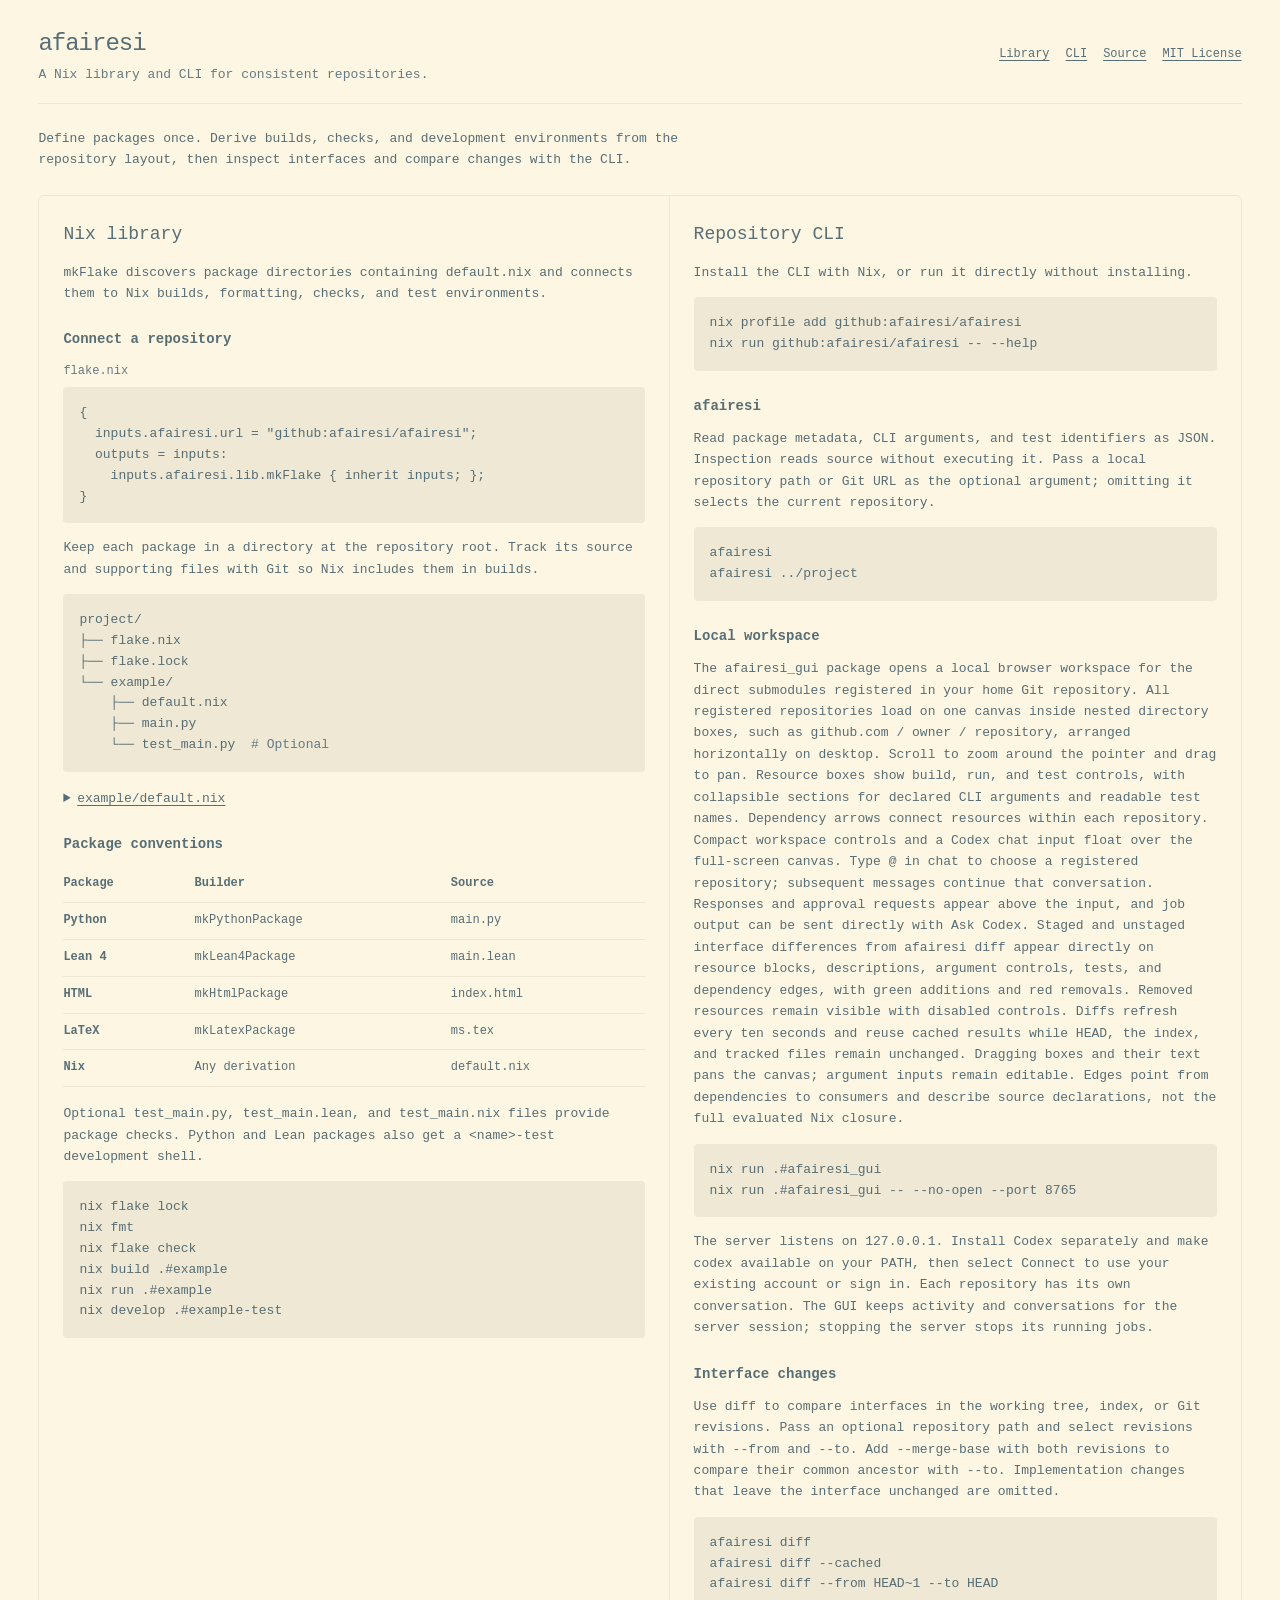
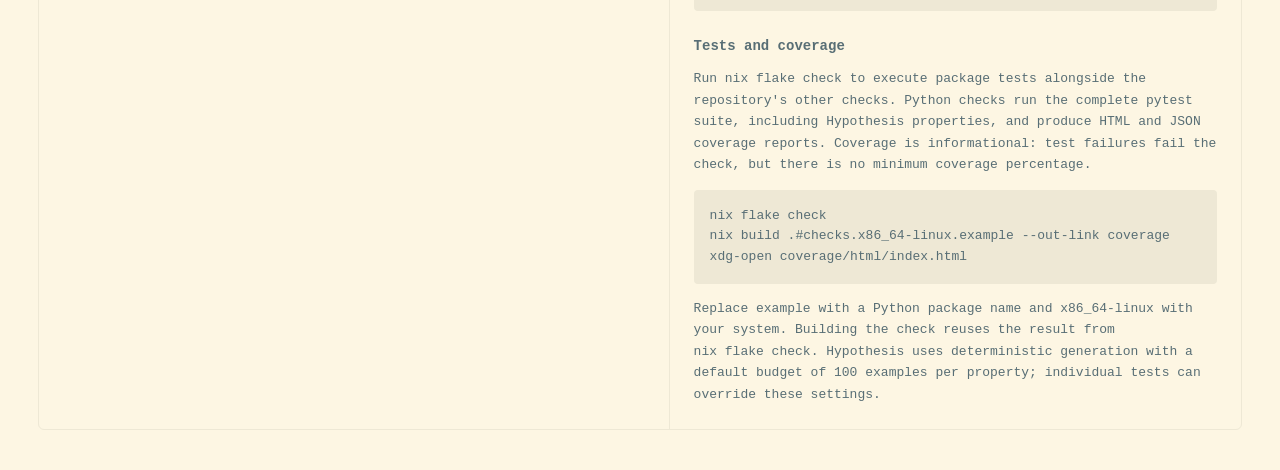
==== website/index.html @ 6060aa14 "." ====
<!doctype html>
<html lang="en">
  <head>
    <meta charset="utf-8" />
    <meta name="viewport" content="width=device-width, initial-scale=1" />
    <meta
      name="description"
      content="Afairesi combines a Nix library for repository builds, checks, and development environments with a CLI for inspecting and comparing repository interfaces."
    />
    <meta name="theme-color" content="#fdf6e3" />
    <title>Afairesi — Nix library and repository CLI</title>
    <link
      rel="icon"
      href="data:image/svg+xml,%3Csvg xmlns='http://www.w3.org/2000/svg' viewBox='0 0 32 32'%3E%3Crect width='32' height='32' fill='%23fdf6e3'/%3E%3Cpath d='M8 16h16' stroke='%23586e75' stroke-width='2'/%3E%3C/svg%3E"
    />
    <link rel="stylesheet" href="style.css" />
  </head>
  <body>
    <header class="top">
      <hgroup>
        <h1>afairesi</h1>
        <p class="subtitle">A Nix library and CLI for consistent repositories.</p>
      </hgroup>
      <nav aria-label="afairesi links">
        <a href="#library">Library</a>
        <a href="#cli">CLI</a>
        <a href="https://github.com/afairesi/afairesi">Source</a>
        <a href="https://github.com/afairesi/afairesi/blob/main/LICENSE">MIT License</a>
      </nav>
    </header>
    <main>
      <p class="intro">
        Define packages once. Derive builds, checks, and development environments from the
        repository layout, then inspect interfaces and compare changes with the CLI.
      </p>
      <div class="overview">
        <section id="library" aria-labelledby="library-title">
          <h2 id="library-title">Nix library</h2>
          <p>
            <code>mkFlake</code> discovers package directories containing
            <code>default.nix</code> and connects them to Nix builds, formatting, checks, and test
            environments.
          </p>
          <h3>Connect a repository</h3>
          <p class="code-label">flake.nix</p>
          <pre tabindex="0" aria-label="Flake definition"><code>{
  inputs.afairesi.url = "github:afairesi/afairesi";
  outputs = inputs:
    inputs.afairesi.lib.mkFlake { inherit inputs; };
}</code></pre>
          <p>
            Keep each package in a directory at the repository root. Track its source and supporting
            files with Git so Nix includes them in builds.
          </p>
          <pre tabindex="0" aria-label="Example Python package layout"><code>project/
├── flake.nix
├── flake.lock
└── example/
    ├── default.nix
    ├── main.py
    └── test_main.py  <span class="muted"># Optional</span></code></pre>
          <details>
            <summary>example/default.nix</summary>
            <pre tabindex="0" aria-label="Python package definition"><code>{ inputs, pkgs, ... }:
inputs.afairesi.lib.mkPythonPackage {
  inherit pkgs;
  executable = true;
  meta.description = "An example Python command.";
  src = ./.;
}</code></pre>
            <p>
              Define <code>main()</code> in <code>main.py</code> for an executable. Set
              <code>executable = false;</code> for a Python or Lean library.
            </p>
          </details>
          <h3>Package conventions</h3>
          <div
            class="table-scroll"
            tabindex="0"
            role="region"
            aria-label="Package builders and sources"
          >
            <table>
              <thead>
                <tr>
                  <th scope="col">Package</th>
                  <th scope="col">Builder</th>
                  <th scope="col">Source</th>
                </tr>
              </thead>
              <tbody>
                <tr>
                  <th scope="row">Python</th>
                  <td><code>mkPythonPackage</code></td>
                  <td><code>main.py</code></td>
                </tr>
                <tr>
                  <th scope="row">Lean 4</th>
                  <td><code>mkLean4Package</code></td>
                  <td><code>main.lean</code></td>
                </tr>
                <tr>
                  <th scope="row">HTML</th>
                  <td><code>mkHtmlPackage</code></td>
                  <td><code>index.html</code></td>
                </tr>
                <tr>
                  <th scope="row">LaTeX</th>
                  <td><code>mkLatexPackage</code></td>
                  <td><code>ms.tex</code></td>
                </tr>
                <tr>
                  <th scope="row">Nix</th>
                  <td>Any derivation</td>
                  <td><code>default.nix</code></td>
                </tr>
              </tbody>
            </table>
          </div>
          <p>
            Optional <code>test_main.py</code>, <code>test_main.lean</code>, and
            <code>test_main.nix</code> files provide package checks. Python and Lean packages also
            get a <code>&lt;name&gt;-test</code> development shell.
          </p>
          <pre tabindex="0" aria-label="Nix repository commands"><code>nix flake lock
nix fmt
nix flake check
nix build .#example
nix run .#example
nix develop .#example-test</code></pre>
        </section>
        <section id="cli" aria-labelledby="cli-title">
          <h2 id="cli-title">Repository CLI</h2>
          <p>Install the CLI with Nix, or run it directly without installing.</p>
          <pre
            tabindex="0"
            aria-label="Install or run the CLI"
          ><code>nix profile add github:afairesi/afairesi
nix run github:afairesi/afairesi -- --help</code></pre>
          <h3><code>afairesi</code></h3>
          <p>
            Read package metadata, CLI arguments, and test identifiers as JSON. Inspection reads
            source without executing it. Pass a local repository path or Git URL as the optional
            argument; omitting it selects the current repository.
          </p>
          <pre tabindex="0" aria-label="Repository inspection commands"><code>afairesi
afairesi ../project</code></pre>
          <h3>Local workspace</h3>
          <p>
            The <code>afairesi_gui</code> package opens a local browser workspace for the direct
            submodules registered in your home Git repository. All registered repositories load on
            one canvas inside nested directory boxes, such as github.com / owner / repository,
            arranged horizontally on desktop. Scroll to zoom around the pointer and drag to pan.
            Resource boxes show build, run, and test controls, with collapsible sections for
            declared CLI arguments and readable test names. Dependency arrows connect resources
            within each repository. Compact workspace controls and a Codex chat input float over the
            full-screen canvas. Type <code>@</code> in chat to choose a registered repository;
            subsequent messages continue that conversation. Responses and approval requests appear
            above the input, and job output can be sent directly with Ask Codex. Staged and unstaged
            interface differences from <code>afairesi diff</code> appear directly on resource
            blocks, descriptions, argument controls, tests, and dependency edges, with green
            additions and red removals. Removed resources remain visible with disabled controls.
            Diffs refresh every ten seconds and reuse cached results while HEAD, the index, and
            tracked files remain unchanged. Dragging boxes and their text pans the canvas; argument
            inputs remain editable. Edges point from dependencies to consumers and describe source
            declarations, not the full evaluated Nix closure.
          </p>
          <pre tabindex="0" aria-label="Open the local workspace"><code>nix run .#afairesi_gui
nix run .#afairesi_gui -- --no-open --port 8765</code></pre>
          <p>
            The server listens on <code>127.0.0.1</code>. Install Codex separately and make
            <code>codex</code> available on your PATH, then select Connect to use your existing
            account or sign in. Each repository has its own conversation. The GUI keeps activity and
            conversations for the server session; stopping the server stops its running jobs.
          </p>
          <h3>Interface changes</h3>
          <p>
            Use <code>diff</code> to compare interfaces in the working tree, index, or Git
            revisions. Pass an optional repository path and select revisions with
            <code>--from</code> and <code>--to</code>. Add <code>--merge-base</code> with both
            revisions to compare their common ancestor with <code>--to</code>. Implementation
            changes that leave the interface unchanged are omitted.
          </p>
          <pre tabindex="0" aria-label="Interface comparison commands"><code>afairesi diff
afairesi diff --cached
afairesi diff --from HEAD~1 --to HEAD</code></pre>
          <h3>Tests and coverage</h3>
          <p>
            Run <code>nix flake check</code> to execute package tests alongside the repository's
            other checks. Python checks run the complete pytest suite, including Hypothesis
            properties, and produce HTML and JSON coverage reports. Coverage is informational: test
            failures fail the check, but there is no minimum coverage percentage.
          </p>
          <pre tabindex="0" aria-label="Tests and coverage reports"><code>nix flake check
nix build .#checks.x86_64-linux.example --out-link coverage
xdg-open coverage/html/index.html</code></pre>
          <p>
            Replace <code>example</code> with a Python package name and
            <code>x86_64-linux</code> with your system. Building the check reuses the result from
            <code>nix flake check</code>. Hypothesis uses deterministic generation with a default
            budget of 100 examples per property; individual tests can override these settings.
          </p>
        </section>
      </div>
    </main>
  </body>
</html>
---- website/style.css ----
:root {
  color-scheme: light;
  --paper: #fdf6e3;
  --surface: #eee8d5;
  --ink: #586e75;
  --secondary: #657b83;
  --accent: #268bd2;
}
* {
  box-sizing: border-box;
}
body {
  max-width: 1320px;
  margin: 0 auto;
  padding: 0 clamp(16px, 3vw, 40px);
  background: var(--paper);
  color: var(--ink);
  font:
    13px/1.65 ui-monospace,
    SFMono-Regular,
    Consolas,
    "Liberation Mono",
    monospace;
}
h1,
h2,
h3,
p,
pre,
dl,
dd {
  margin: 0;
}
h1 {
  font-size: 24px;
  font-weight: 500;
  letter-spacing: -1px;
}
h2 {
  margin-bottom: 12px;
  font-size: 18px;
  font-weight: 500;
}
h3 {
  margin: 24px 0 10px;
  font-size: 14px;
  font-weight: 600;
}
a {
  color: inherit;
  text-underline-offset: 3px;
}
a:hover {
  text-decoration-thickness: 2px;
}
:focus-visible {
  outline: 2px solid var(--accent);
  outline-offset: 3px;
}
pre,
code {
  font: inherit;
}
p code,
dd code {
  white-space: nowrap;
}
pre {
  overflow-x: auto;
  margin-block: 14px;
  padding: 16px;
  border-radius: 4px;
  background: var(--surface);
  line-height: 1.6;
}
.top {
  display: flex;
  align-items: center;
  flex-wrap: wrap;
  gap: 16px;
  padding: 24px 0 18px;
  border-bottom: 1px solid var(--surface);
}
.top nav {
  display: flex;
  flex-wrap: wrap;
  margin-inline-start: auto;
  gap: 16px;
  font-size: 12px;
}
.subtitle,
.muted,
.code-label {
  color: var(--secondary);
}
main {
  padding: 24px 0 40px;
}
.intro {
  max-width: 90ch;
  margin-bottom: 24px;
}
.overview {
  display: grid;
  grid-template-columns: minmax(0, 1.1fr) minmax(0, 1fr);
  border: 1px solid var(--surface);
  border-radius: 6px;
}
.overview > section {
  min-width: 0;
  padding: 24px;
  scroll-margin-top: 16px;
}
.overview > section + section {
  border-inline-start: 1px solid var(--surface);
}
.code-label {
  font-size: 12px;
}
.code-label + pre {
  margin-top: 6px;
}
details {
  margin-top: 16px;
}
summary {
  cursor: pointer;
  text-decoration: underline;
  text-underline-offset: 3px;
}
.table-scroll {
  overflow-x: auto;
  margin-bottom: 16px;
}
table {
  width: 100%;
  border-collapse: collapse;
  text-align: start;
  white-space: nowrap;
  font-size: 12px;
}
th,
td {
  padding: 8px 10px 8px 0;
  border-bottom: 1px solid var(--surface);
}
th {
  font-weight: 600;
  text-align: start;
}
::selection {
  background: var(--ink);
  color: var(--paper);
}
@media (max-width: 1000px) {
  .overview {
    grid-template-columns: minmax(0, 1fr);
  }
  .overview > section + section {
    border-inline-start: 0;
    border-block-start: 1px solid var(--surface);
  }
}
@media (max-width: 600px) {
  .top nav {
    margin-inline-start: 0;
  }
  .overview > section {
    padding: 18px;
  }
  pre {
    padding: 12px;
    font-size: 12px;
  }
}
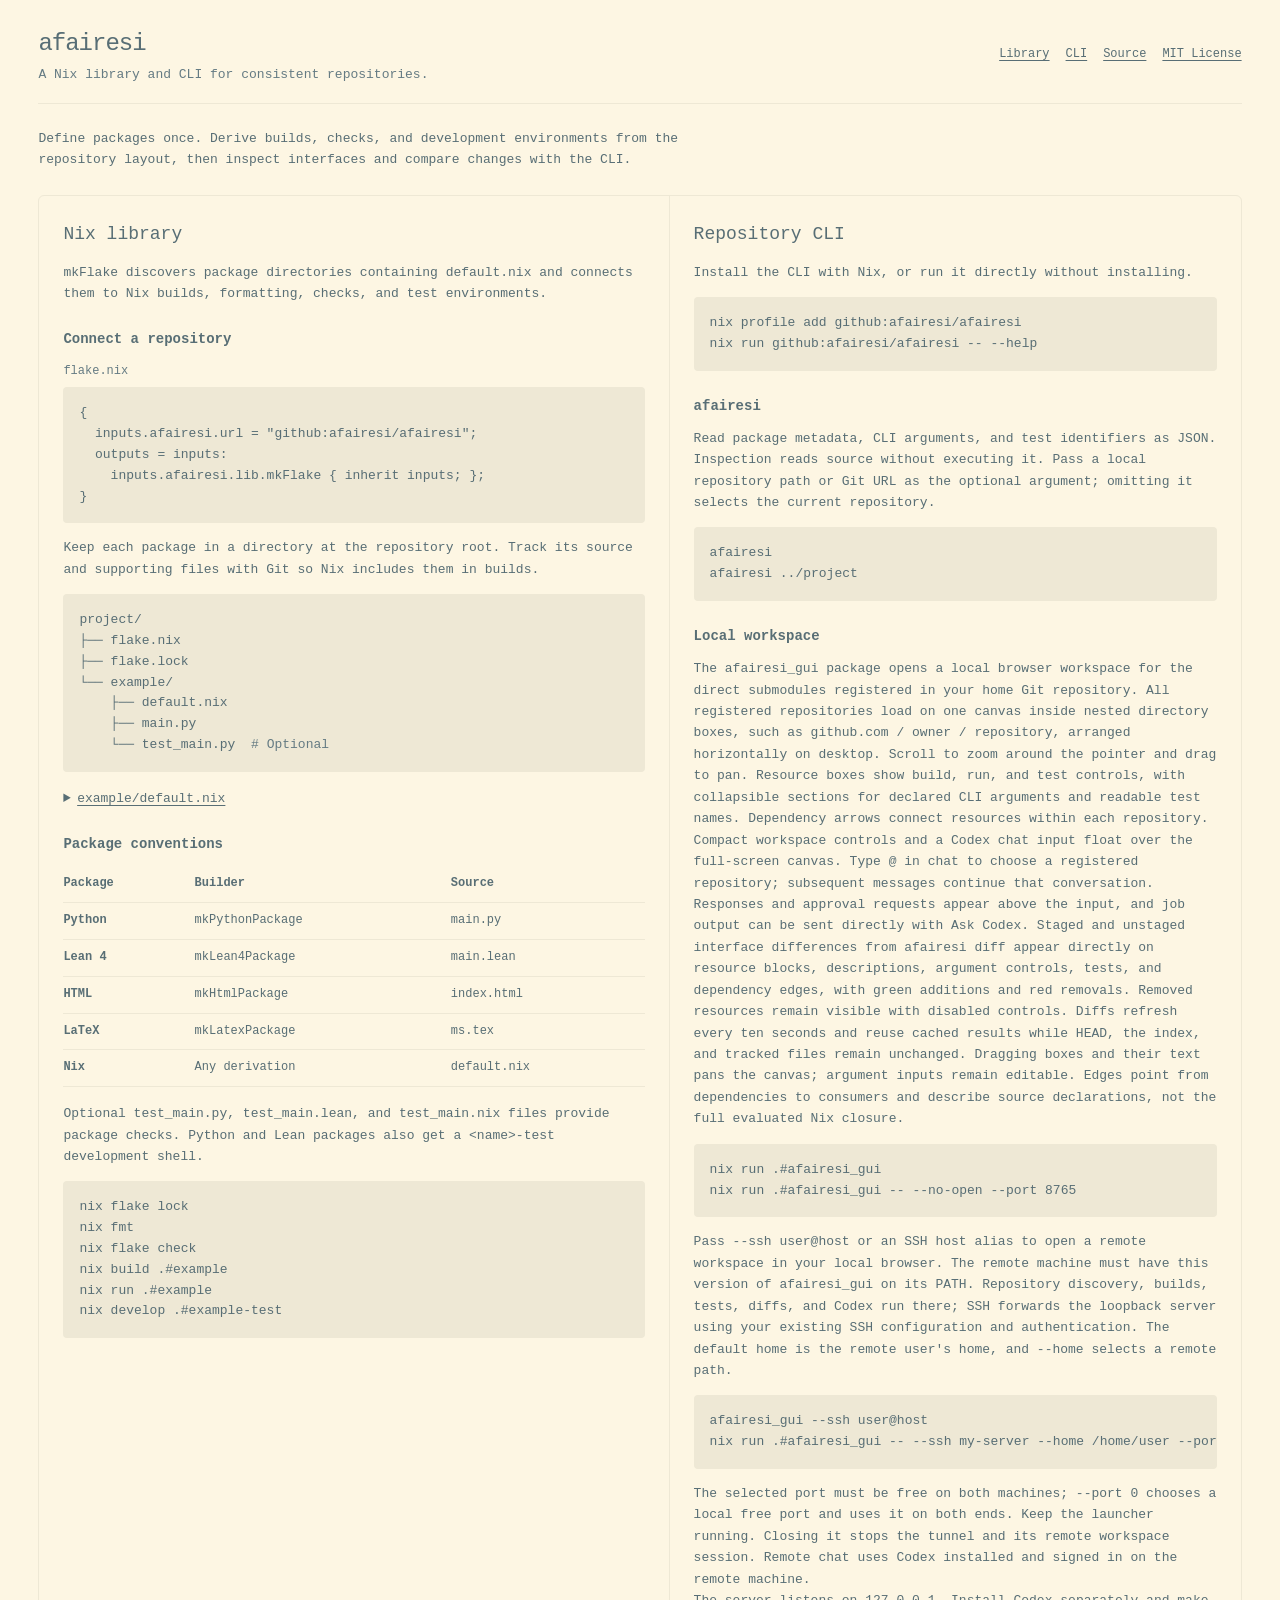
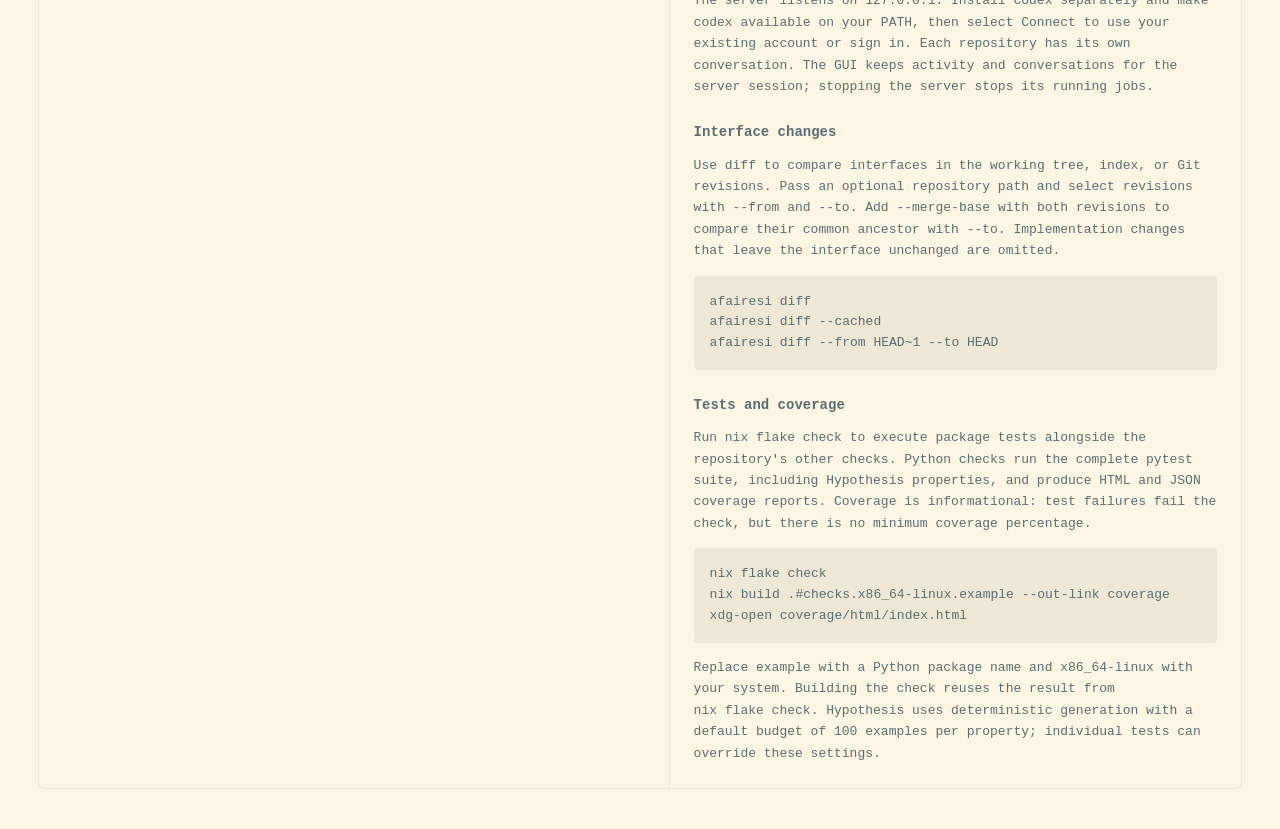
==== commit 1df14dc0: "." ====
--- a/website/index.html
+++ b/website/index.html
@@ -168,6 +168,22 @@
           <pre tabindex="0" aria-label="Open the local workspace"><code>nix run .#afairesi_gui
 nix run .#afairesi_gui -- --no-open --port 8765</code></pre>
           <p>
+            Pass <code>--ssh user@host</code> or an SSH host alias to open a remote workspace in
+            your local browser. The remote machine must have this version of
+            <code>afairesi_gui</code> on its PATH. Repository discovery, builds, tests, diffs, and
+            Codex run there; SSH forwards the loopback server using your existing SSH configuration
+            and authentication. The default home is the remote user's home, and
+            <code>--home</code> selects a remote path.
+          </p>
+          <pre tabindex="0" aria-label="Open a remote workspace"><code>afairesi_gui --ssh user@host
+nix run .#afairesi_gui -- --ssh my-server --home /home/user --port 8766</code></pre>
+          <p>
+            The selected port must be free on both machines; <code>--port 0</code> chooses a local
+            free port and uses it on both ends. Keep the launcher running. Closing it stops the
+            tunnel and its remote workspace session. Remote chat uses Codex installed and signed in
+            on the remote machine.
+          </p>
+          <p>
             The server listens on <code>127.0.0.1</code>. Install Codex separately and make
             <code>codex</code> available on your PATH, then select Connect to use your existing
             account or sign in. Each repository has its own conversation. The GUI keeps activity and
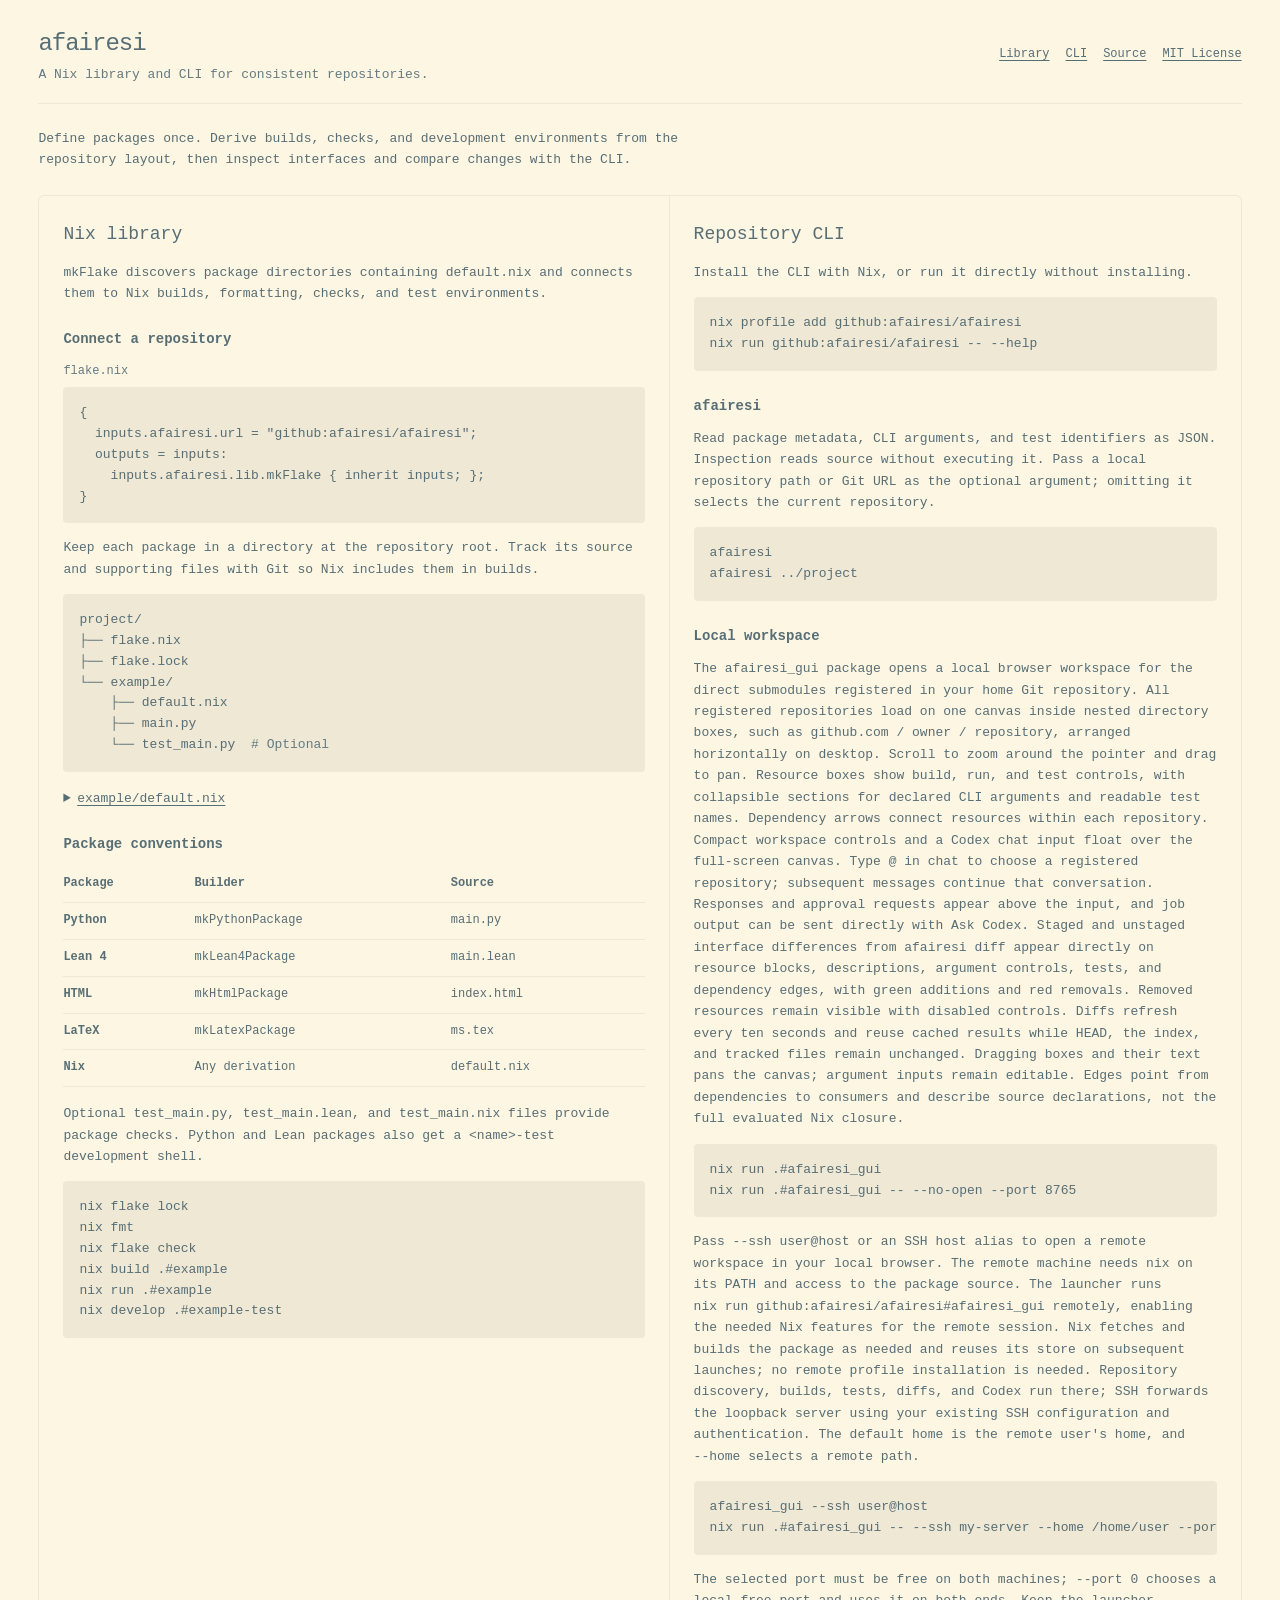
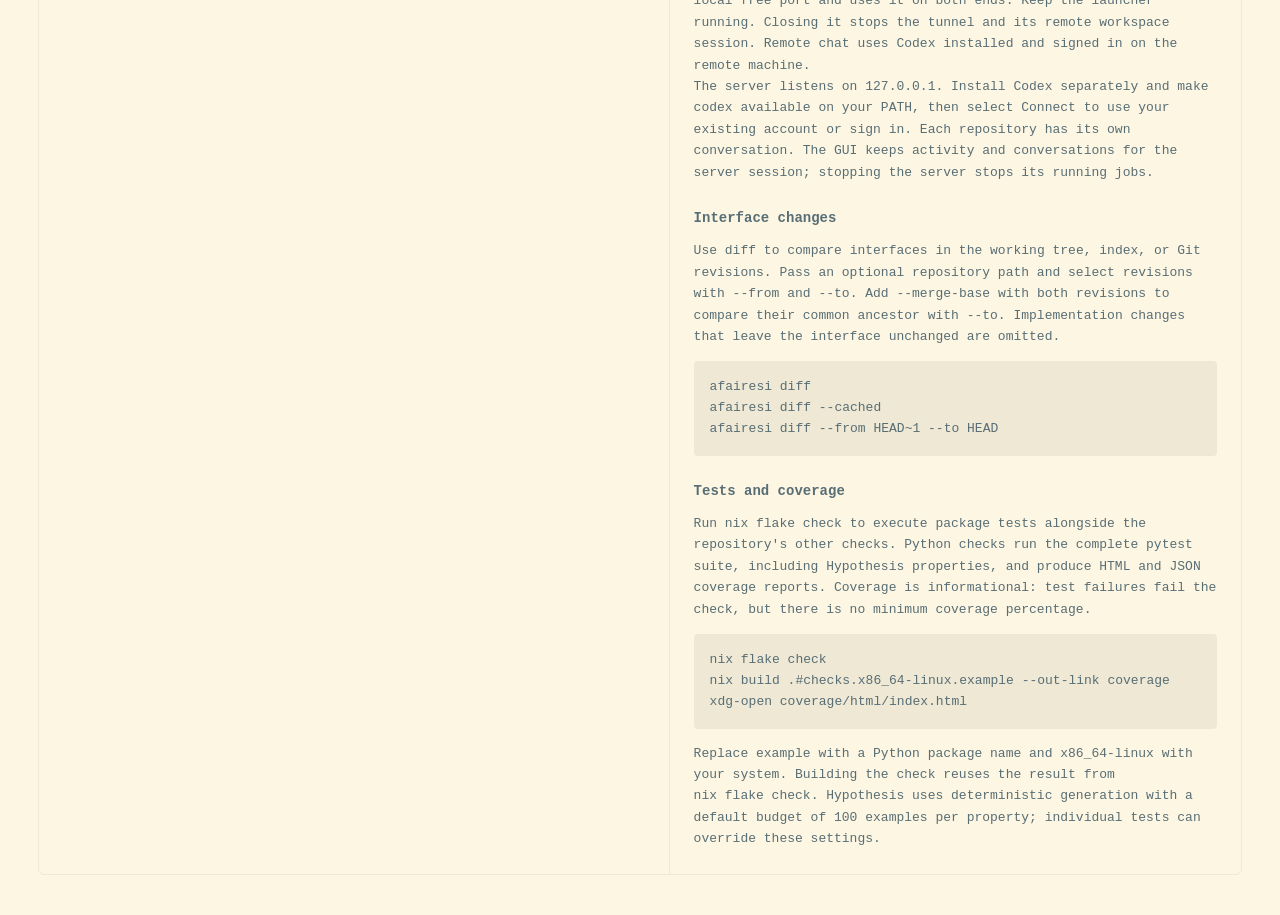
==== commit 515dd02f: "." ====
--- a/website/index.html
+++ b/website/index.html
@@ -169,11 +169,14 @@
 nix run .#afairesi_gui -- --no-open --port 8765</code></pre>
           <p>
             Pass <code>--ssh user@host</code> or an SSH host alias to open a remote workspace in
-            your local browser. The remote machine must have this version of
-            <code>afairesi_gui</code> on its PATH. Repository discovery, builds, tests, diffs, and
-            Codex run there; SSH forwards the loopback server using your existing SSH configuration
-            and authentication. The default home is the remote user's home, and
-            <code>--home</code> selects a remote path.
+            your local browser. The remote machine needs <code>nix</code> on its PATH and access to
+            the package source. The launcher runs
+            <code>nix run github:afairesi/afairesi#afairesi_gui</code> remotely, enabling the needed
+            Nix features for the remote session. Nix fetches and builds the package as needed and
+            reuses its store on subsequent launches; no remote profile installation is needed.
+            Repository discovery, builds, tests, diffs, and Codex run there; SSH forwards the
+            loopback server using your existing SSH configuration and authentication. The default
+            home is the remote user's home, and <code>--home</code> selects a remote path.
           </p>
           <pre tabindex="0" aria-label="Open a remote workspace"><code>afairesi_gui --ssh user@host
 nix run .#afairesi_gui -- --ssh my-server --home /home/user --port 8766</code></pre>
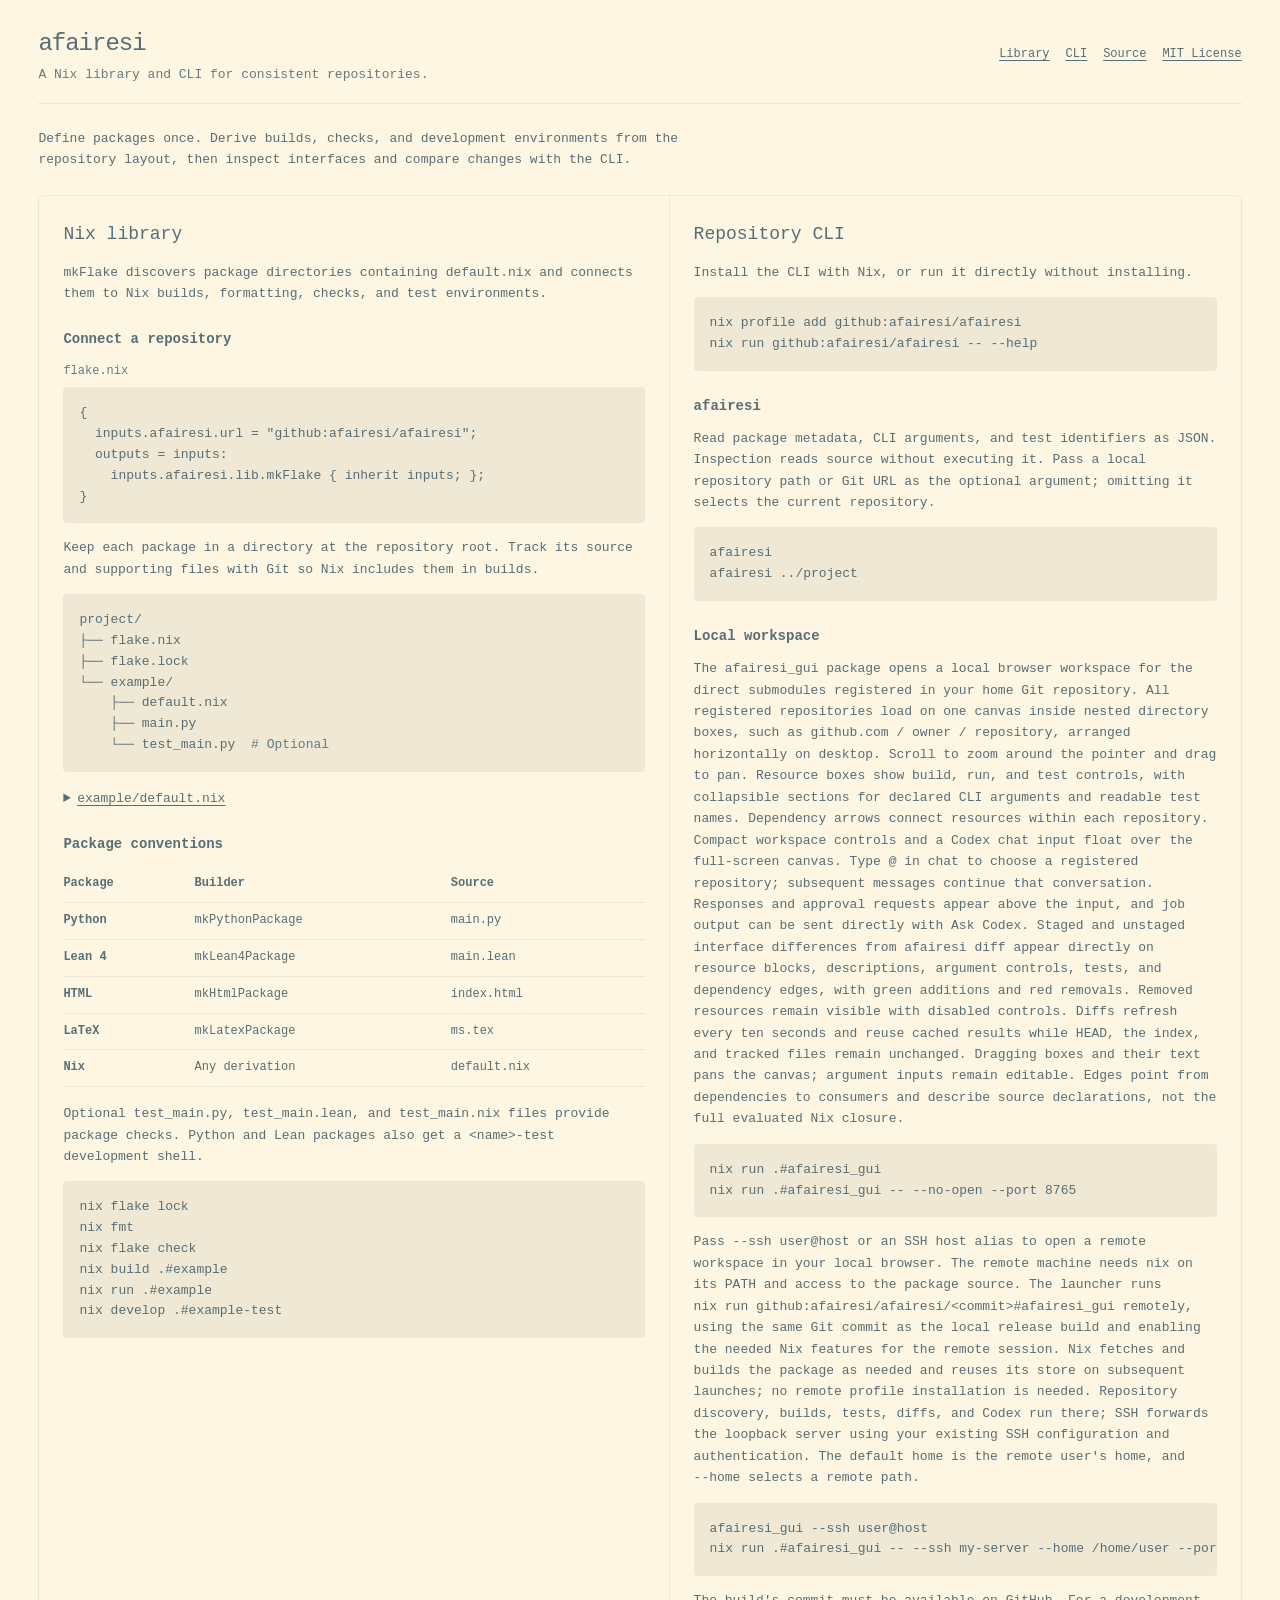
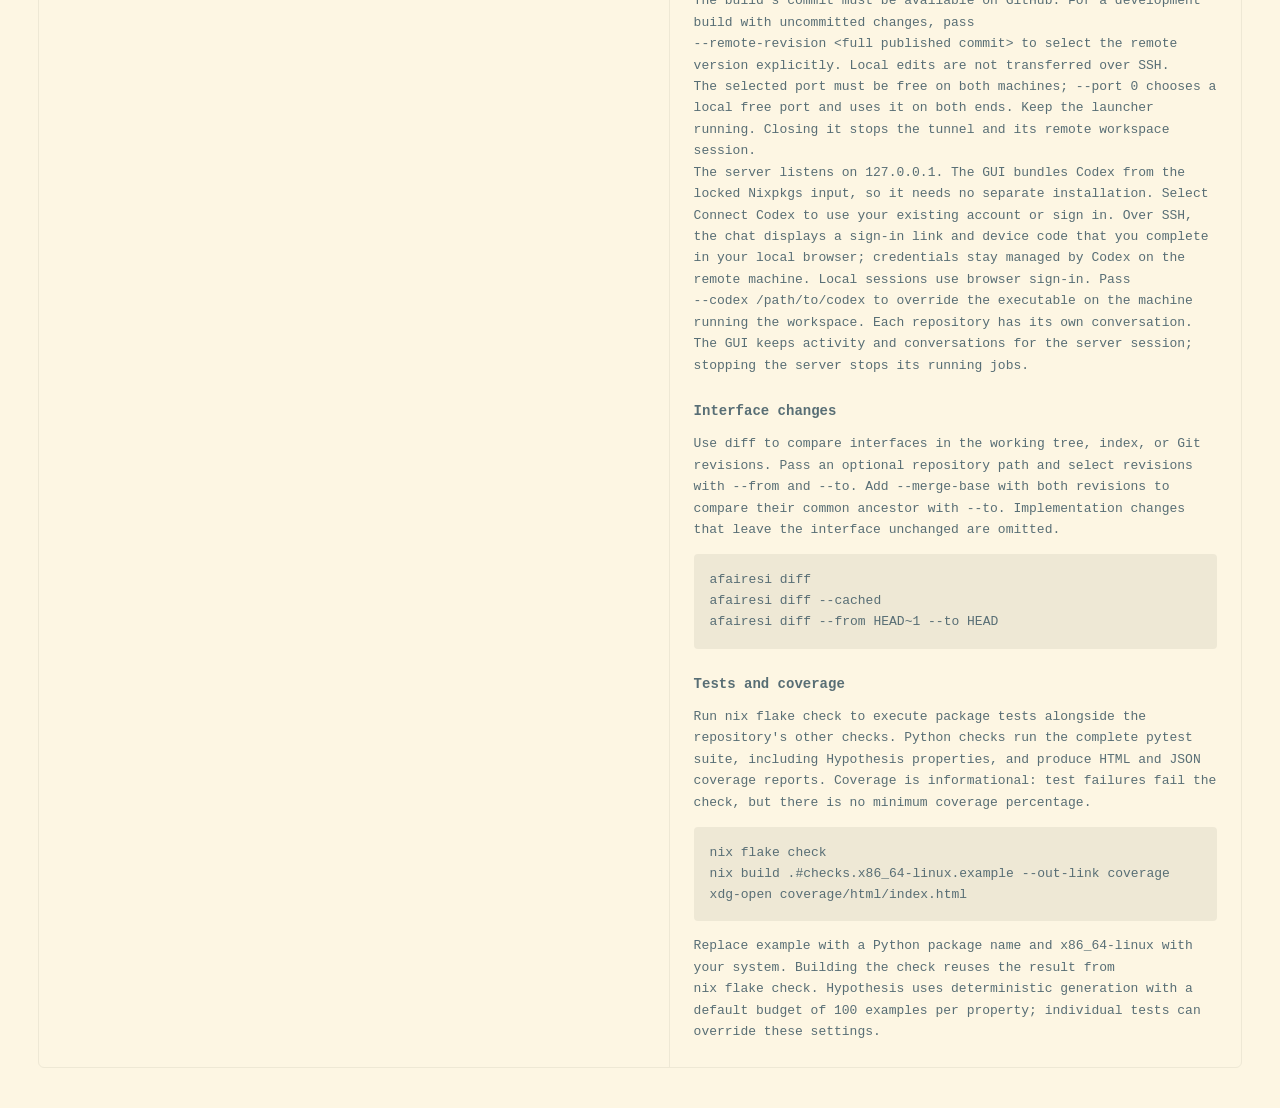
==== commit bcc8c31c: "." ====
--- a/website/index.html
+++ b/website/index.html
@@ -171,26 +171,35 @@
             Pass <code>--ssh user@host</code> or an SSH host alias to open a remote workspace in
             your local browser. The remote machine needs <code>nix</code> on its PATH and access to
             the package source. The launcher runs
-            <code>nix run github:afairesi/afairesi#afairesi_gui</code> remotely, enabling the needed
-            Nix features for the remote session. Nix fetches and builds the package as needed and
-            reuses its store on subsequent launches; no remote profile installation is needed.
-            Repository discovery, builds, tests, diffs, and Codex run there; SSH forwards the
-            loopback server using your existing SSH configuration and authentication. The default
-            home is the remote user's home, and <code>--home</code> selects a remote path.
+            <code>nix run github:afairesi/afairesi/&lt;commit&gt;#afairesi_gui</code> remotely,
+            using the same Git commit as the local release build and enabling the needed Nix
+            features for the remote session. Nix fetches and builds the package as needed and reuses
+            its store on subsequent launches; no remote profile installation is needed. Repository
+            discovery, builds, tests, diffs, and Codex run there; SSH forwards the loopback server
+            using your existing SSH configuration and authentication. The default home is the remote
+            user's home, and <code>--home</code> selects a remote path.
           </p>
           <pre tabindex="0" aria-label="Open a remote workspace"><code>afairesi_gui --ssh user@host
 nix run .#afairesi_gui -- --ssh my-server --home /home/user --port 8766</code></pre>
           <p>
+            The build's commit must be available on GitHub. For a development build with uncommitted
+            changes, pass <code>--remote-revision &lt;full published commit&gt;</code>
+            to select the remote version explicitly. Local edits are not transferred over SSH.
+          </p>
+          <p>
             The selected port must be free on both machines; <code>--port 0</code> chooses a local
             free port and uses it on both ends. Keep the launcher running. Closing it stops the
-            tunnel and its remote workspace session. Remote chat uses Codex installed and signed in
-            on the remote machine.
-          </p>
-          <p>
-            The server listens on <code>127.0.0.1</code>. Install Codex separately and make
-            <code>codex</code> available on your PATH, then select Connect to use your existing
-            account or sign in. Each repository has its own conversation. The GUI keeps activity and
-            conversations for the server session; stopping the server stops its running jobs.
+            tunnel and its remote workspace session.
+          </p>
+          <p>
+            The server listens on <code>127.0.0.1</code>. The GUI bundles Codex from the locked
+            Nixpkgs input, so it needs no separate installation. Select Connect Codex to use your
+            existing account or sign in. Over SSH, the chat displays a sign-in link and device code
+            that you complete in your local browser; credentials stay managed by Codex on the remote
+            machine. Local sessions use browser sign-in. Pass <code>--codex /path/to/codex</code>
+            to override the executable on the machine running the workspace. Each repository has its
+            own conversation. The GUI keeps activity and conversations for the server session;
+            stopping the server stops its running jobs.
           </p>
           <h3>Interface changes</h3>
           <p>
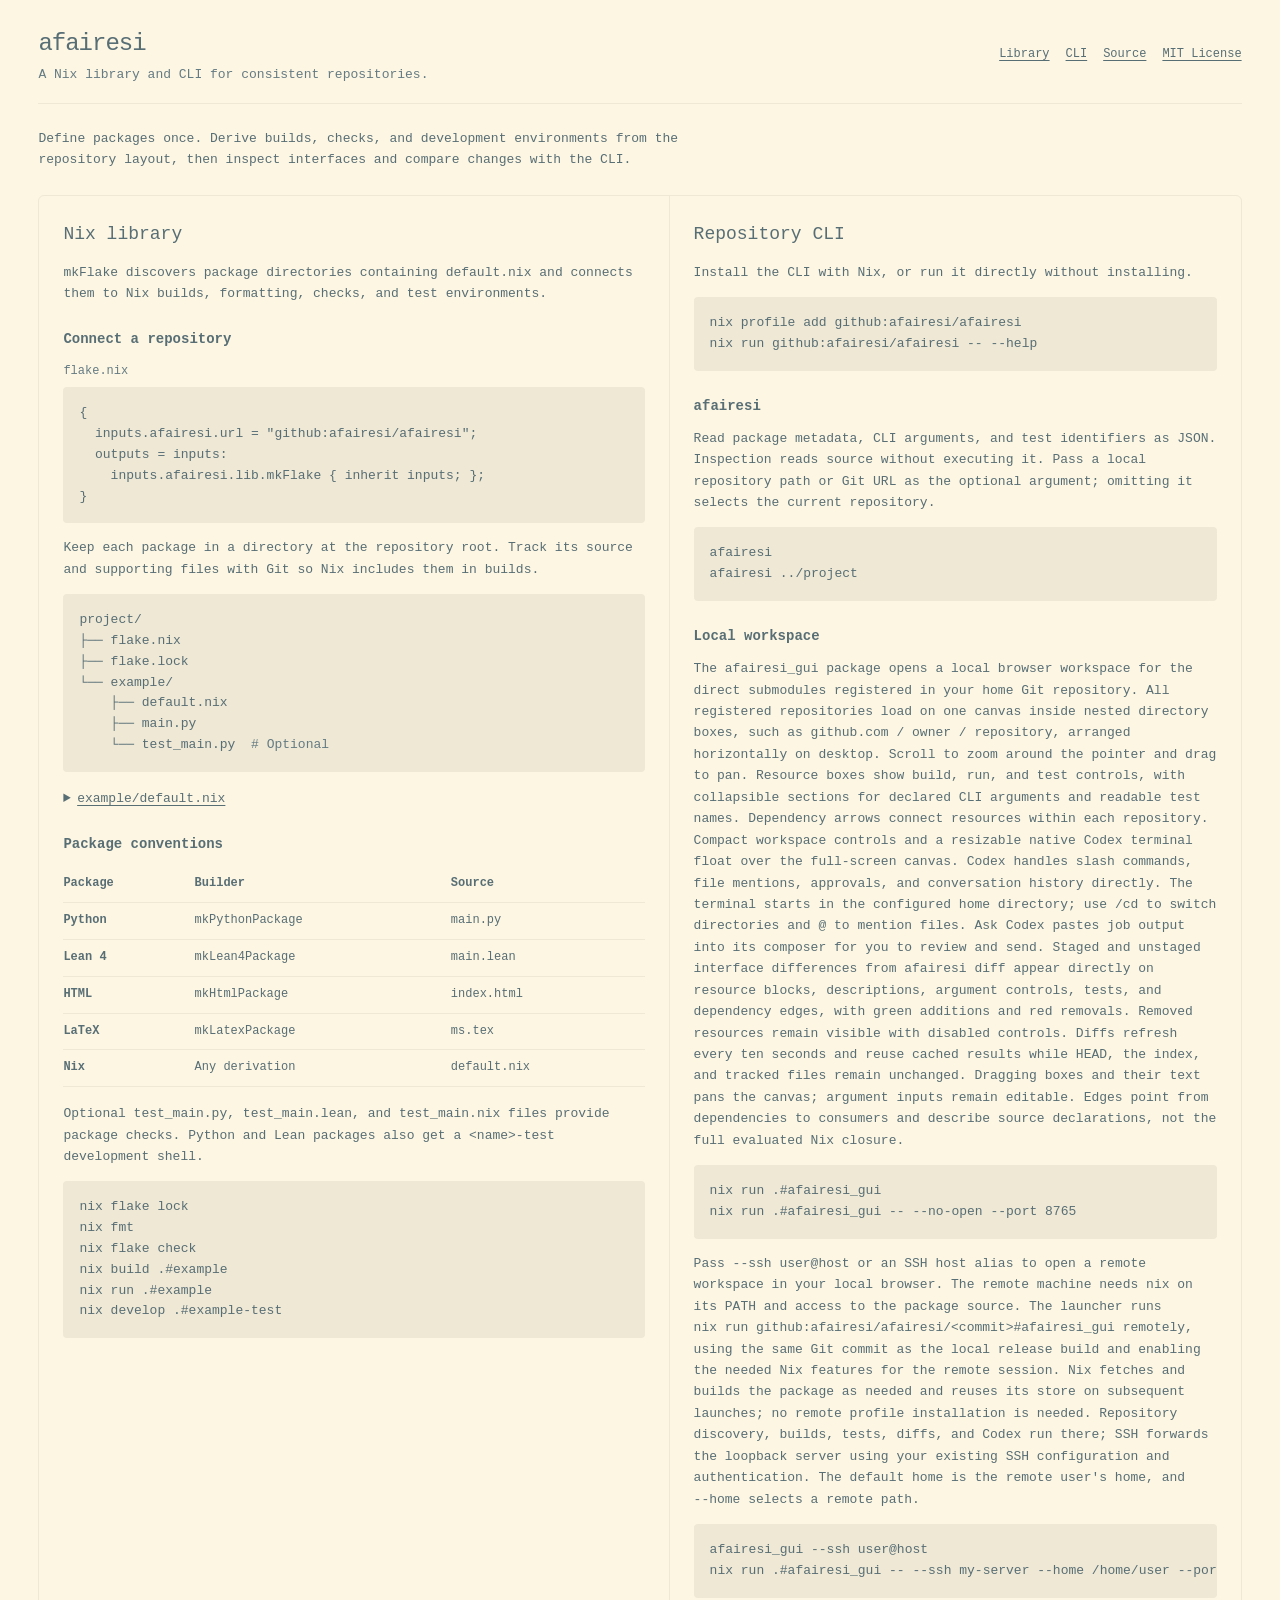
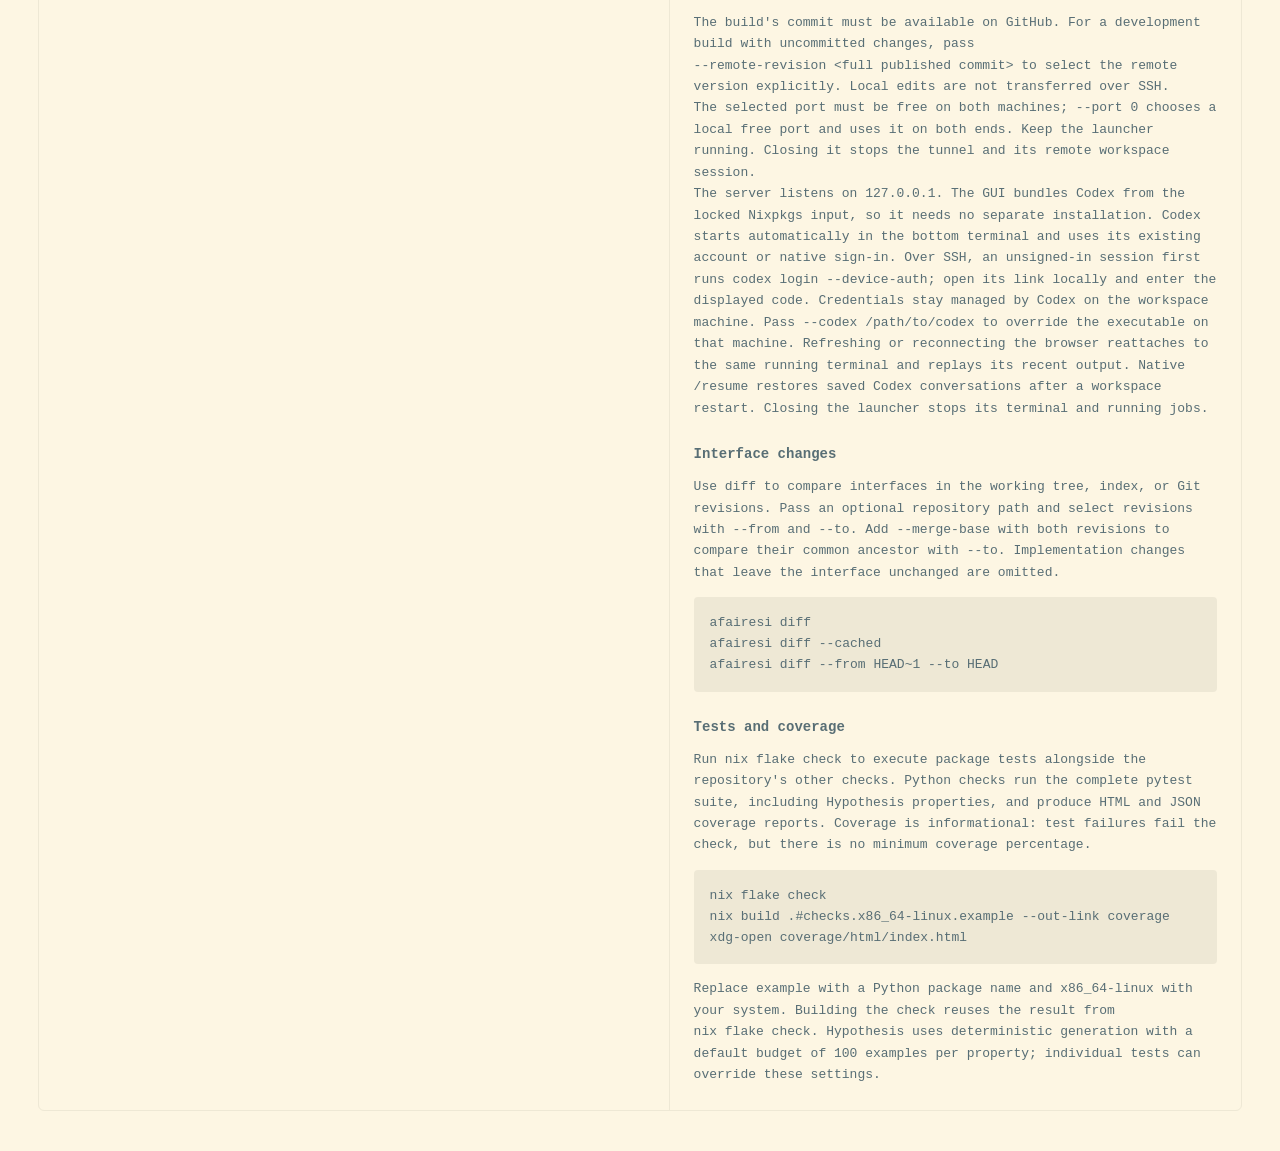
==== commit 29912e65: "." ====
--- a/website/index.html
+++ b/website/index.html
@@ -153,17 +153,18 @@
             arranged horizontally on desktop. Scroll to zoom around the pointer and drag to pan.
             Resource boxes show build, run, and test controls, with collapsible sections for
             declared CLI arguments and readable test names. Dependency arrows connect resources
-            within each repository. Compact workspace controls and a Codex chat input float over the
-            full-screen canvas. Type <code>@</code> in chat to choose a registered repository;
-            subsequent messages continue that conversation. Responses and approval requests appear
-            above the input, and job output can be sent directly with Ask Codex. Staged and unstaged
-            interface differences from <code>afairesi diff</code> appear directly on resource
-            blocks, descriptions, argument controls, tests, and dependency edges, with green
-            additions and red removals. Removed resources remain visible with disabled controls.
-            Diffs refresh every ten seconds and reuse cached results while HEAD, the index, and
-            tracked files remain unchanged. Dragging boxes and their text pans the canvas; argument
-            inputs remain editable. Edges point from dependencies to consumers and describe source
-            declarations, not the full evaluated Nix closure.
+            within each repository. Compact workspace controls and a resizable native Codex terminal
+            float over the full-screen canvas. Codex handles slash commands, file mentions,
+            approvals, and conversation history directly. The terminal starts in the configured home
+            directory; use <code>/cd</code> to switch directories and <code>@</code> to mention
+            files. Ask Codex pastes job output into its composer for you to review and send. Staged
+            and unstaged interface differences from <code>afairesi diff</code> appear directly on
+            resource blocks, descriptions, argument controls, tests, and dependency edges, with
+            green additions and red removals. Removed resources remain visible with disabled
+            controls. Diffs refresh every ten seconds and reuse cached results while HEAD, the
+            index, and tracked files remain unchanged. Dragging boxes and their text pans the
+            canvas; argument inputs remain editable. Edges point from dependencies to consumers and
+            describe source declarations, not the full evaluated Nix closure.
           </p>
           <pre tabindex="0" aria-label="Open the local workspace"><code>nix run .#afairesi_gui
 nix run .#afairesi_gui -- --no-open --port 8765</code></pre>
@@ -193,13 +194,15 @@
           </p>
           <p>
             The server listens on <code>127.0.0.1</code>. The GUI bundles Codex from the locked
-            Nixpkgs input, so it needs no separate installation. Select Connect Codex to use your
-            existing account or sign in. Over SSH, the chat displays a sign-in link and device code
-            that you complete in your local browser; credentials stay managed by Codex on the remote
-            machine. Local sessions use browser sign-in. Pass <code>--codex /path/to/codex</code>
-            to override the executable on the machine running the workspace. Each repository has its
-            own conversation. The GUI keeps activity and conversations for the server session;
-            stopping the server stops its running jobs.
+            Nixpkgs input, so it needs no separate installation. Codex starts automatically in the
+            bottom terminal and uses its existing account or native sign-in. Over SSH, an
+            unsigned-in session first runs <code>codex login --device-auth</code>; open its link
+            locally and enter the displayed code. Credentials stay managed by Codex on the workspace
+            machine. Pass <code>--codex /path/to/codex</code> to override the executable on that
+            machine. Refreshing or reconnecting the browser reattaches to the same running terminal
+            and replays its recent output. Native <code>/resume</code> restores saved Codex
+            conversations after a workspace restart. Closing the launcher stops its terminal and
+            running jobs.
           </p>
           <h3>Interface changes</h3>
           <p>
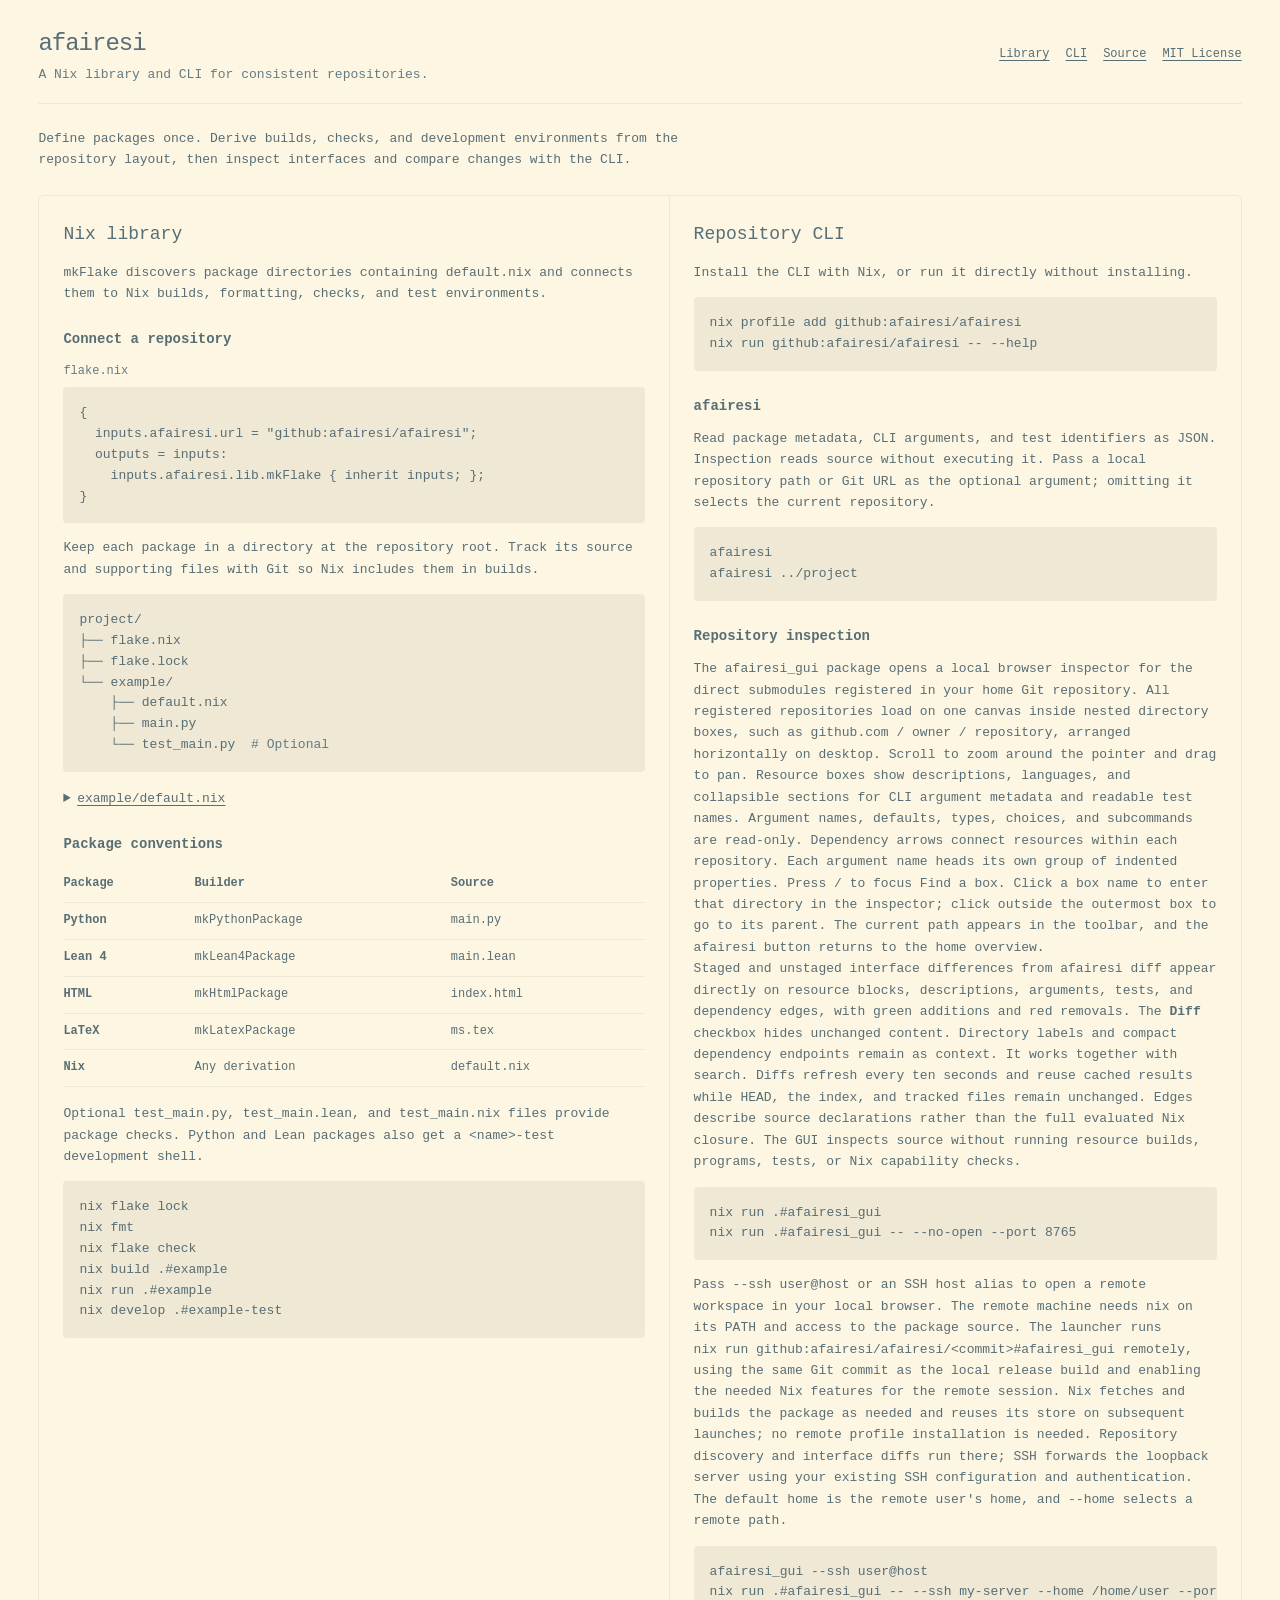
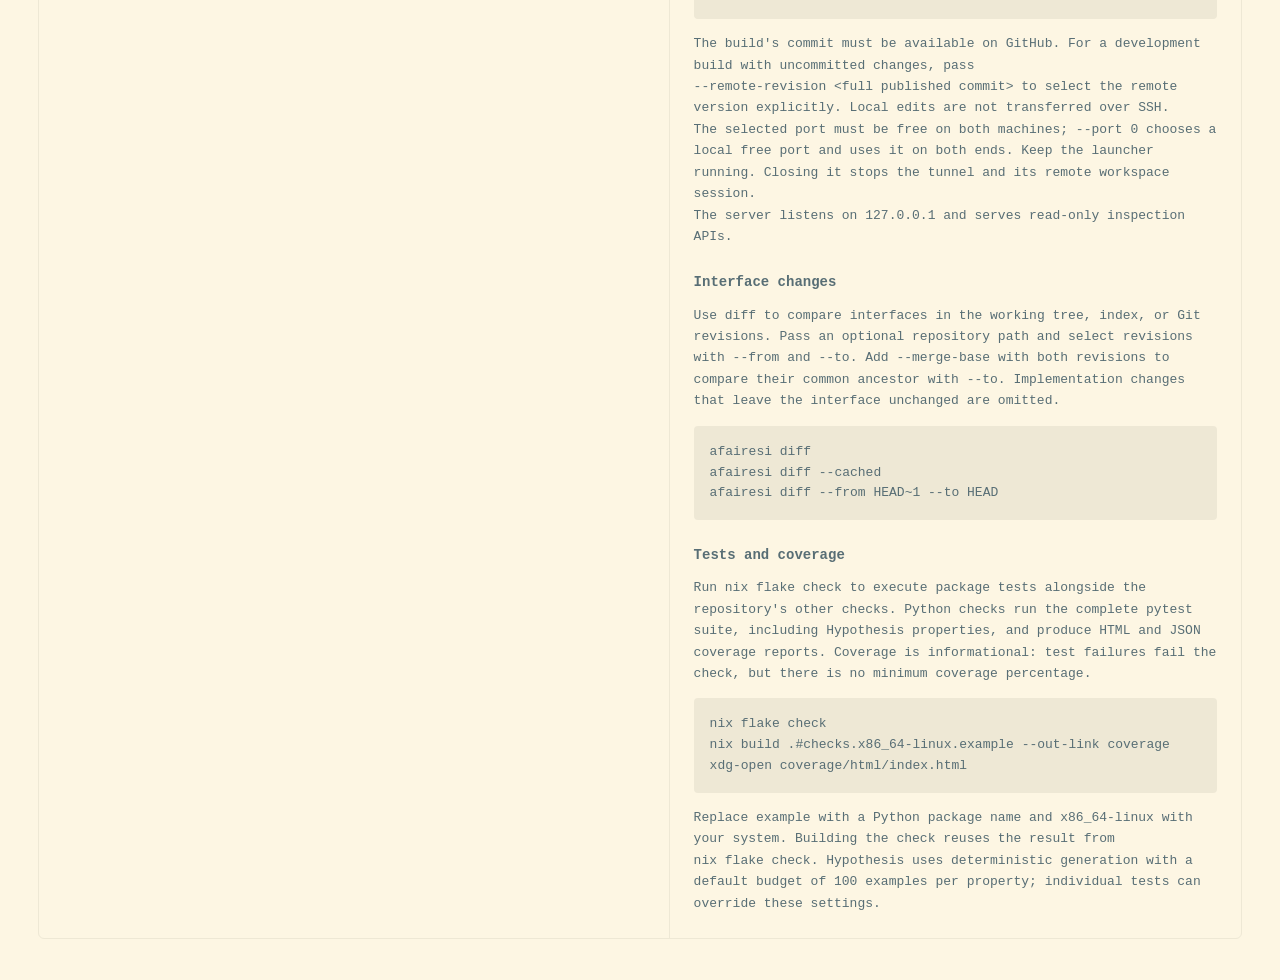
==== commit a81cc638: "." ====
--- a/website/index.html
+++ b/website/index.html
@@ -145,26 +145,29 @@
           </p>
           <pre tabindex="0" aria-label="Repository inspection commands"><code>afairesi
 afairesi ../project</code></pre>
-          <h3>Local workspace</h3>
-          <p>
-            The <code>afairesi_gui</code> package opens a local browser workspace for the direct
+          <h3>Repository inspection</h3>
+          <p>
+            The <code>afairesi_gui</code> package opens a local browser inspector for the direct
             submodules registered in your home Git repository. All registered repositories load on
             one canvas inside nested directory boxes, such as github.com / owner / repository,
             arranged horizontally on desktop. Scroll to zoom around the pointer and drag to pan.
-            Resource boxes show build, run, and test controls, with collapsible sections for
-            declared CLI arguments and readable test names. Dependency arrows connect resources
-            within each repository. Compact workspace controls and a resizable native Codex terminal
-            float over the full-screen canvas. Codex handles slash commands, file mentions,
-            approvals, and conversation history directly. The terminal starts in the configured home
-            directory; use <code>/cd</code> to switch directories and <code>@</code> to mention
-            files. Ask Codex pastes job output into its composer for you to review and send. Staged
-            and unstaged interface differences from <code>afairesi diff</code> appear directly on
-            resource blocks, descriptions, argument controls, tests, and dependency edges, with
-            green additions and red removals. Removed resources remain visible with disabled
-            controls. Diffs refresh every ten seconds and reuse cached results while HEAD, the
-            index, and tracked files remain unchanged. Dragging boxes and their text pans the
-            canvas; argument inputs remain editable. Edges point from dependencies to consumers and
-            describe source declarations, not the full evaluated Nix closure.
+            Resource boxes show descriptions, languages, and collapsible sections for CLI argument
+            metadata and readable test names. Argument names, defaults, types, choices, and
+            subcommands are read-only. Dependency arrows connect resources within each repository.
+            Each argument name heads its own group of indented properties. Press <kbd>/</kbd> to
+            focus Find a box. Click a box name to enter that directory in the inspector; click
+            outside the outermost box to go to its parent. The current path appears in the toolbar,
+            and the afairesi button returns to the home overview.
+          </p>
+          <p>
+            Staged and unstaged interface differences from <code>afairesi diff</code> appear
+            directly on resource blocks, descriptions, arguments, tests, and dependency edges, with
+            green additions and red removals. The <strong>Diff</strong> checkbox hides unchanged
+            content. Directory labels and compact dependency endpoints remain as context. It works
+            together with search. Diffs refresh every ten seconds and reuse cached results while
+            HEAD, the index, and tracked files remain unchanged. Edges describe source declarations
+            rather than the full evaluated Nix closure. The GUI inspects source without running
+            resource builds, programs, tests, or Nix capability checks.
           </p>
           <pre tabindex="0" aria-label="Open the local workspace"><code>nix run .#afairesi_gui
 nix run .#afairesi_gui -- --no-open --port 8765</code></pre>
@@ -176,9 +179,9 @@
             using the same Git commit as the local release build and enabling the needed Nix
             features for the remote session. Nix fetches and builds the package as needed and reuses
             its store on subsequent launches; no remote profile installation is needed. Repository
-            discovery, builds, tests, diffs, and Codex run there; SSH forwards the loopback server
-            using your existing SSH configuration and authentication. The default home is the remote
-            user's home, and <code>--home</code> selects a remote path.
+            discovery and interface diffs run there; SSH forwards the loopback server using your
+            existing SSH configuration and authentication. The default home is the remote user's
+            home, and <code>--home</code> selects a remote path.
           </p>
           <pre tabindex="0" aria-label="Open a remote workspace"><code>afairesi_gui --ssh user@host
 nix run .#afairesi_gui -- --ssh my-server --home /home/user --port 8766</code></pre>
@@ -192,18 +195,7 @@
             free port and uses it on both ends. Keep the launcher running. Closing it stops the
             tunnel and its remote workspace session.
           </p>
-          <p>
-            The server listens on <code>127.0.0.1</code>. The GUI bundles Codex from the locked
-            Nixpkgs input, so it needs no separate installation. Codex starts automatically in the
-            bottom terminal and uses its existing account or native sign-in. Over SSH, an
-            unsigned-in session first runs <code>codex login --device-auth</code>; open its link
-            locally and enter the displayed code. Credentials stay managed by Codex on the workspace
-            machine. Pass <code>--codex /path/to/codex</code> to override the executable on that
-            machine. Refreshing or reconnecting the browser reattaches to the same running terminal
-            and replays its recent output. Native <code>/resume</code> restores saved Codex
-            conversations after a workspace restart. Closing the launcher stops its terminal and
-            running jobs.
-          </p>
+          <p>The server listens on <code>127.0.0.1</code> and serves read-only inspection APIs.</p>
           <h3>Interface changes</h3>
           <p>
             Use <code>diff</code> to compare interfaces in the working tree, index, or Git
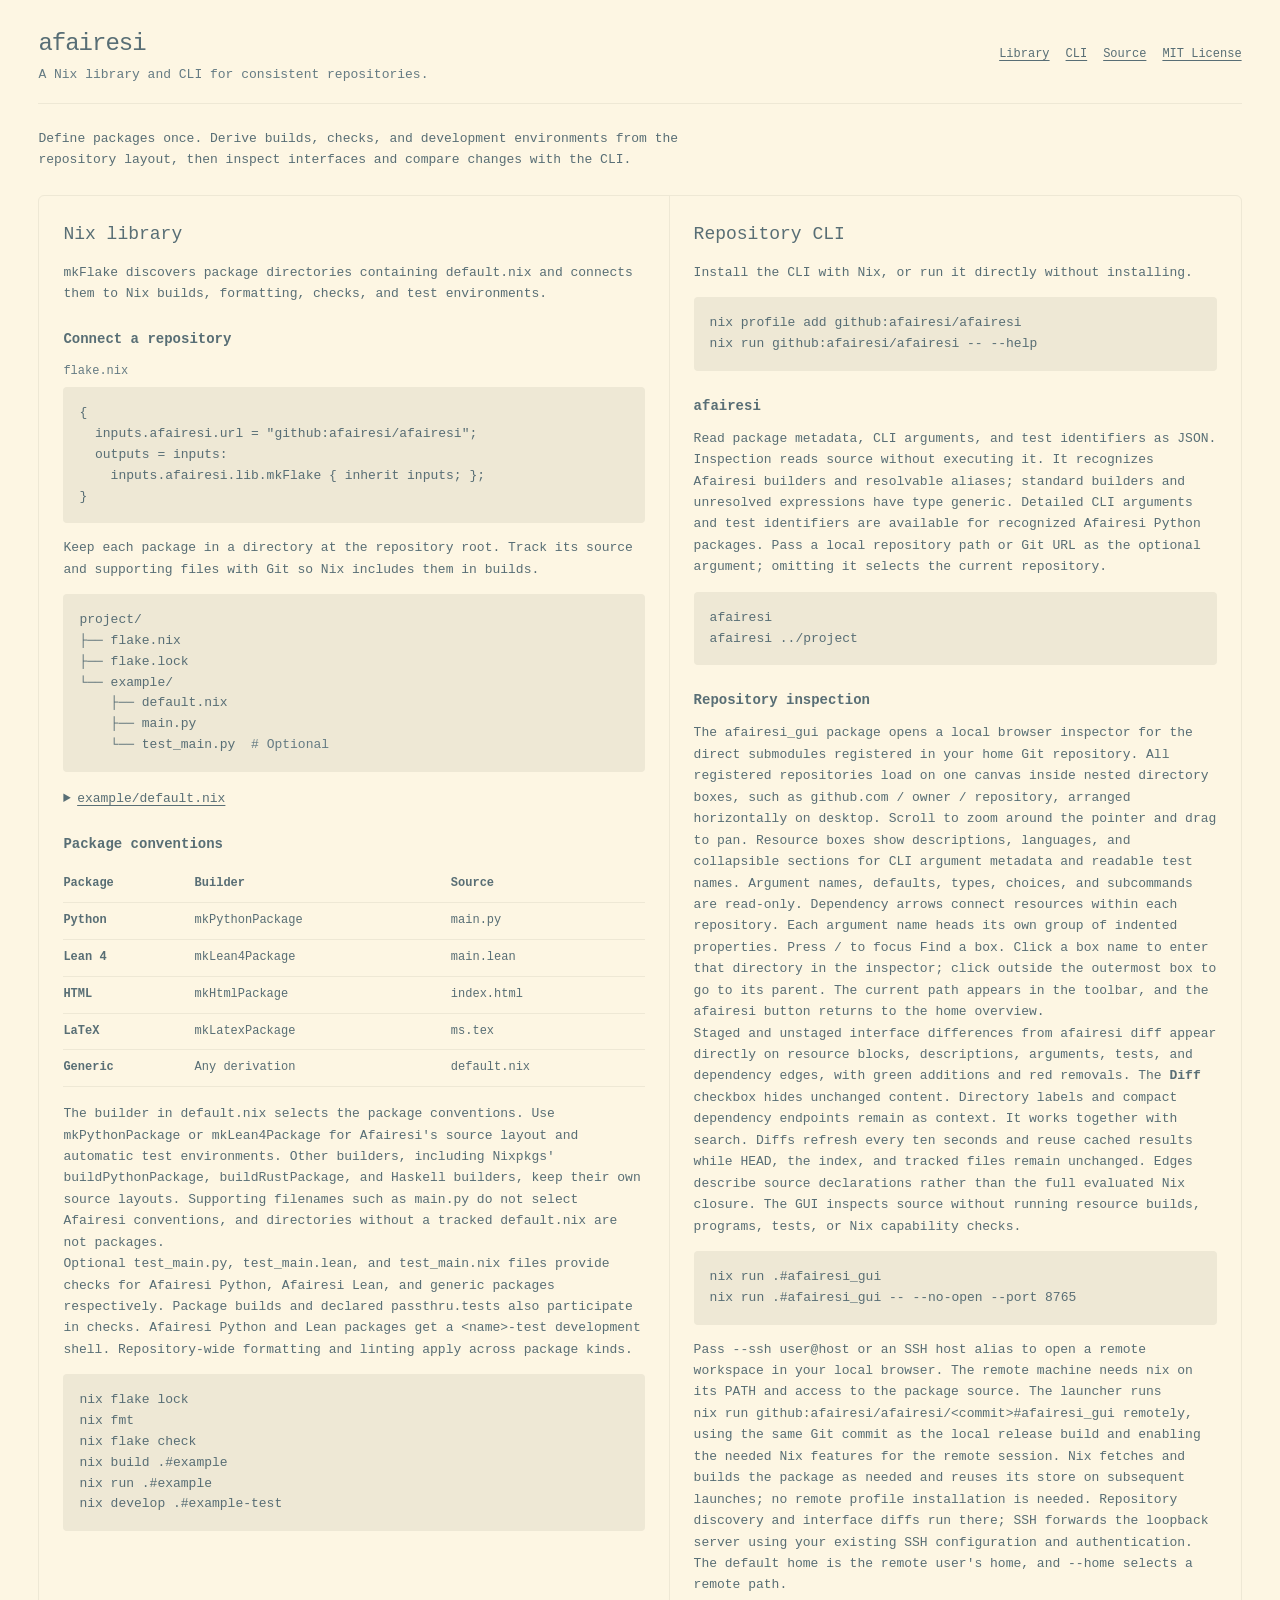
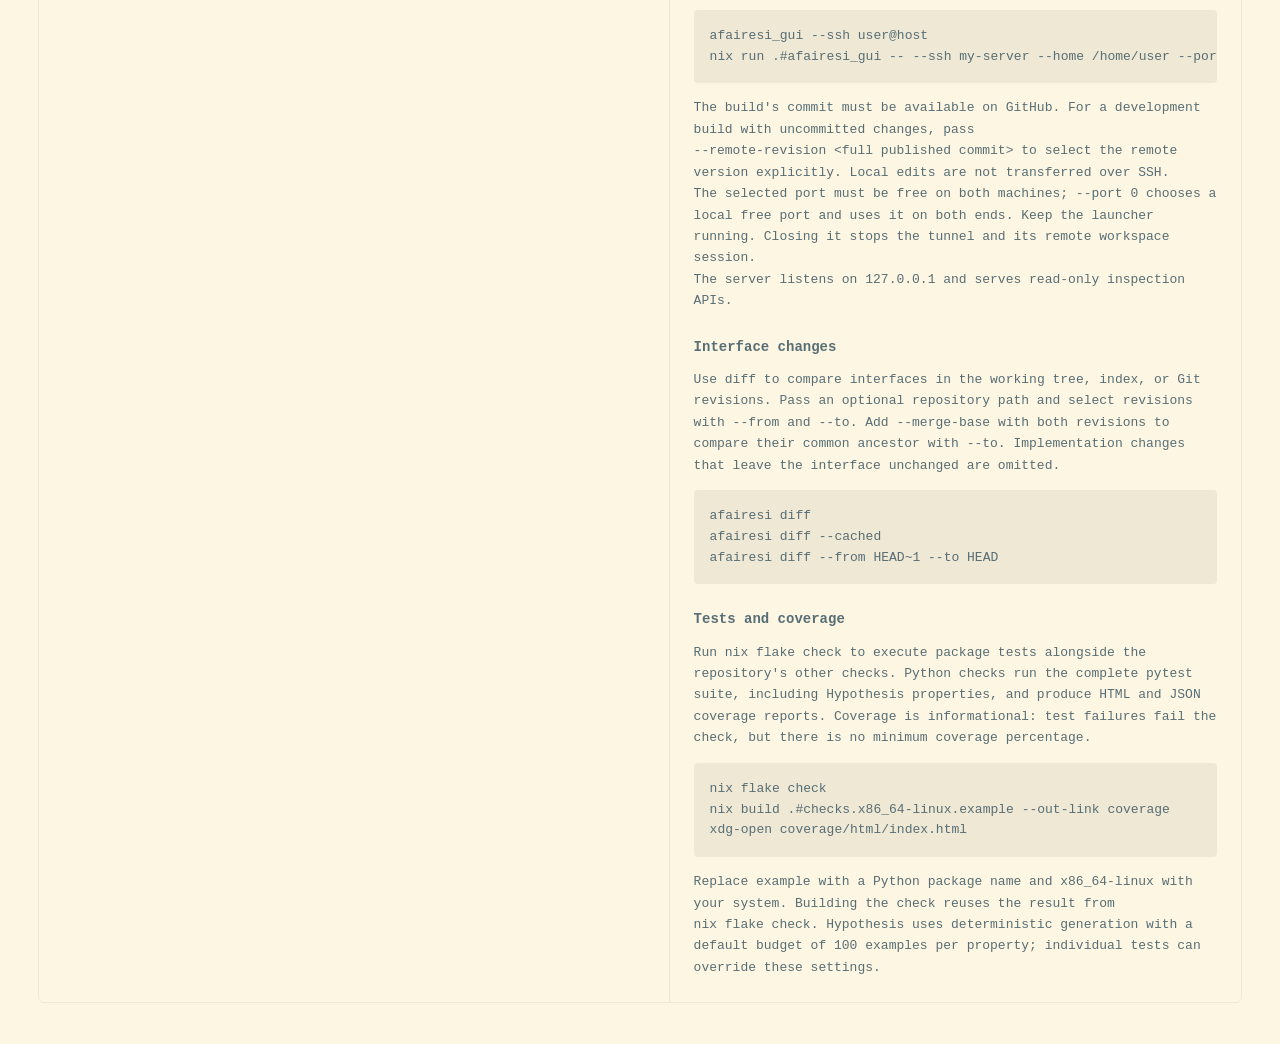
==== commit bc0c6076: "." ====
--- a/website/index.html
+++ b/website/index.html
@@ -110,7 +110,7 @@
                   <td><code>ms.tex</code></td>
                 </tr>
                 <tr>
-                  <th scope="row">Nix</th>
+                  <th scope="row">Generic</th>
                   <td>Any derivation</td>
                   <td><code>default.nix</code></td>
                 </tr>
@@ -118,9 +118,21 @@
             </table>
           </div>
           <p>
+            The builder in <code>default.nix</code> selects the package conventions. Use
+            <code>mkPythonPackage</code> or <code>mkLean4Package</code> for Afairesi's source layout
+            and automatic test environments. Other builders, including Nixpkgs'
+            <code>buildPythonPackage</code>, <code>buildRustPackage</code>, and Haskell builders,
+            keep their own source layouts. Supporting filenames such as <code>main.py</code> do not
+            select Afairesi conventions, and directories without a tracked
+            <code>default.nix</code> are not packages.
+          </p>
+          <p>
             Optional <code>test_main.py</code>, <code>test_main.lean</code>, and
-            <code>test_main.nix</code> files provide package checks. Python and Lean packages also
-            get a <code>&lt;name&gt;-test</code> development shell.
+            <code>test_main.nix</code> files provide checks for Afairesi Python, Afairesi Lean, and
+            generic packages respectively. Package builds and declared
+            <code>passthru.tests</code> also participate in checks. Afairesi Python and Lean
+            packages get a <code>&lt;name&gt;-test</code> development shell. Repository-wide
+            formatting and linting apply across package kinds.
           </p>
           <pre tabindex="0" aria-label="Nix repository commands"><code>nix flake lock
 nix fmt
@@ -140,8 +152,11 @@
           <h3><code>afairesi</code></h3>
           <p>
             Read package metadata, CLI arguments, and test identifiers as JSON. Inspection reads
-            source without executing it. Pass a local repository path or Git URL as the optional
-            argument; omitting it selects the current repository.
+            source without executing it. It recognizes Afairesi builders and resolvable aliases;
+            standard builders and unresolved expressions have type <code>generic</code>. Detailed
+            CLI arguments and test identifiers are available for recognized Afairesi Python
+            packages. Pass a local repository path or Git URL as the optional argument; omitting it
+            selects the current repository.
           </p>
           <pre tabindex="0" aria-label="Repository inspection commands"><code>afairesi
 afairesi ../project</code></pre>
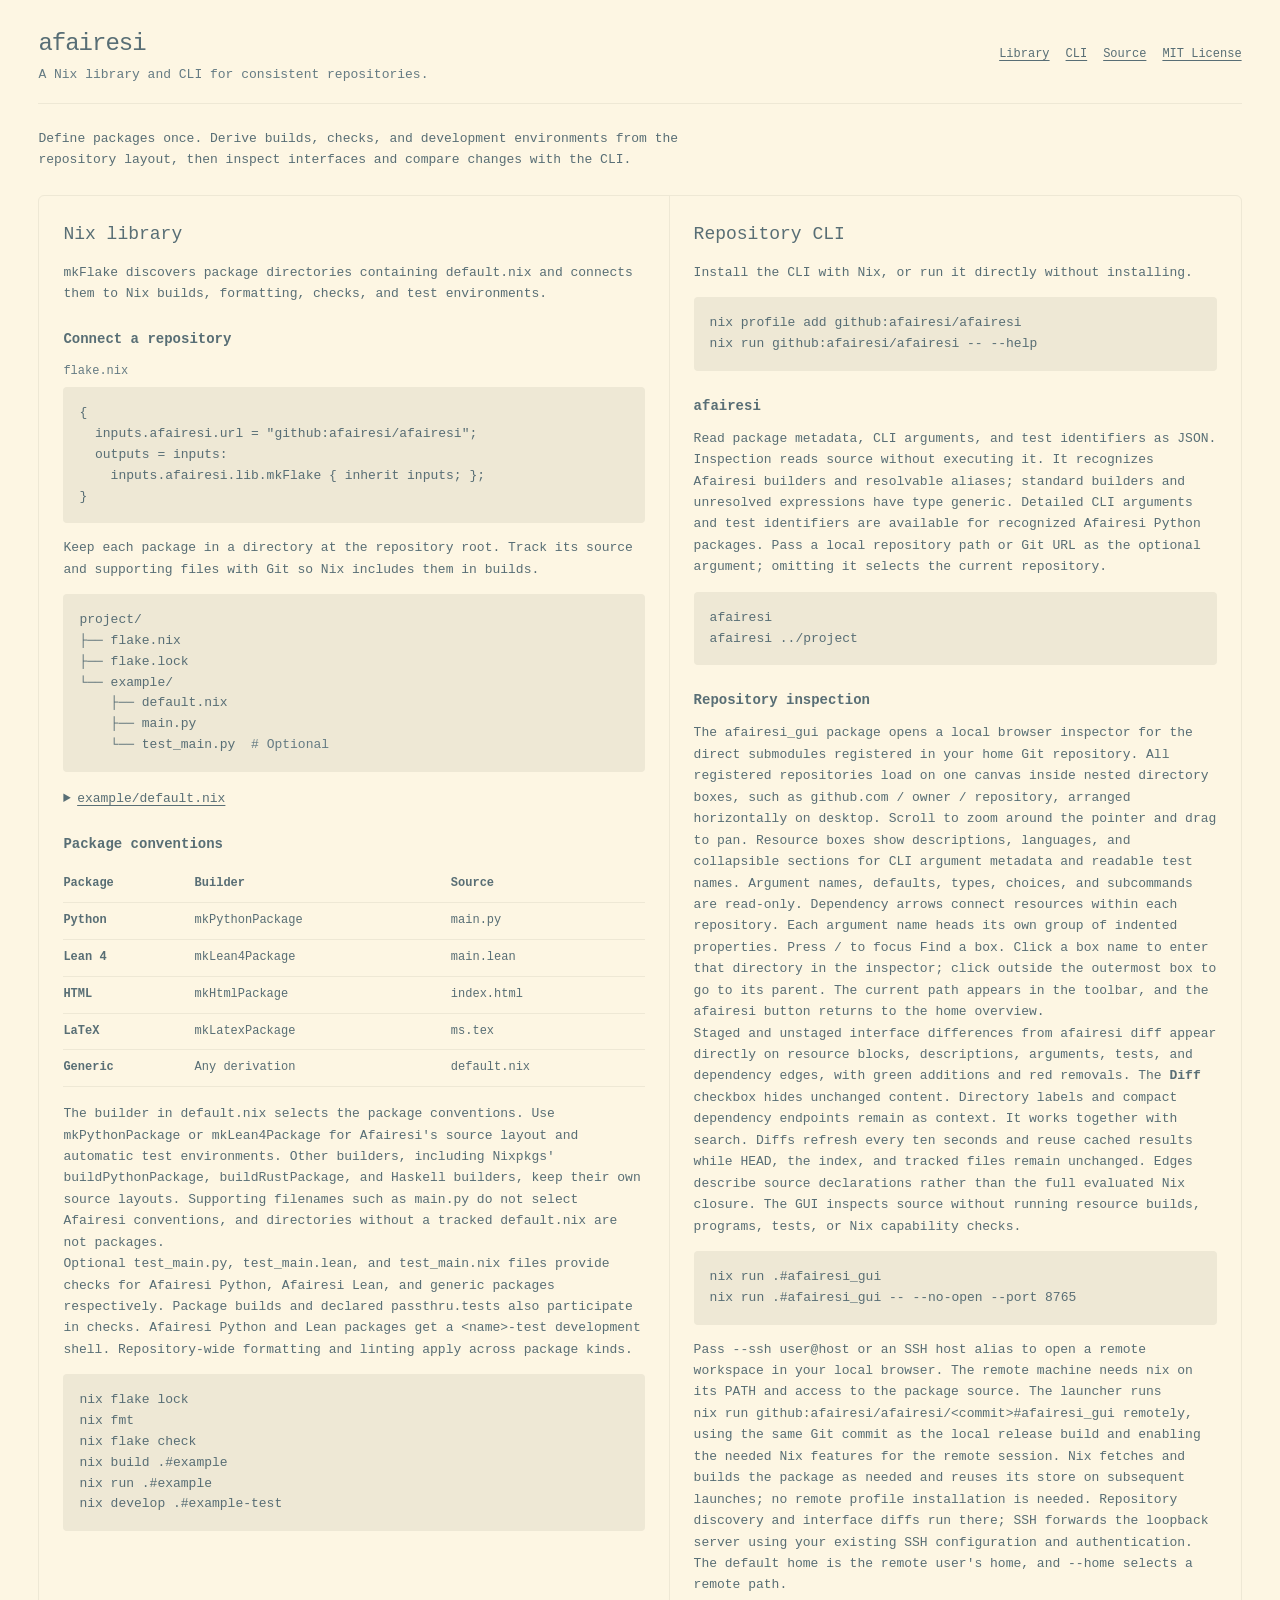
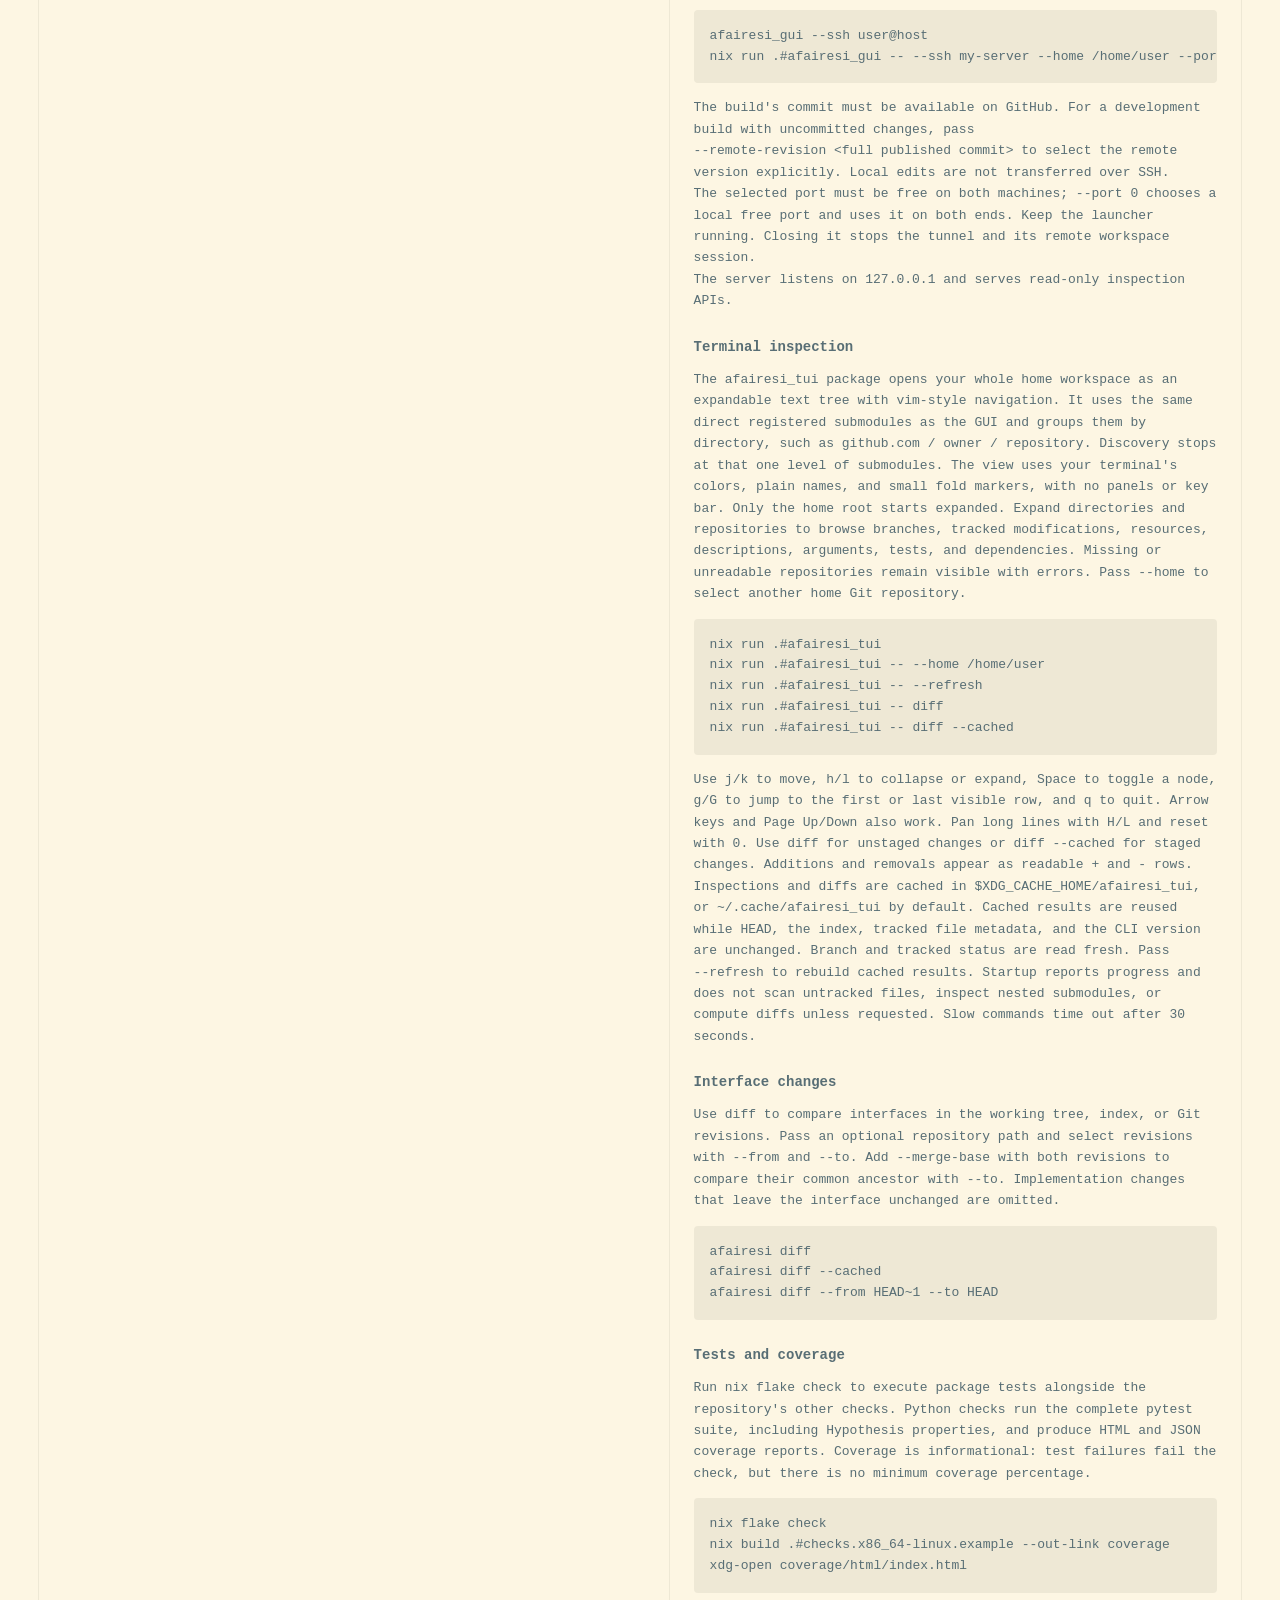
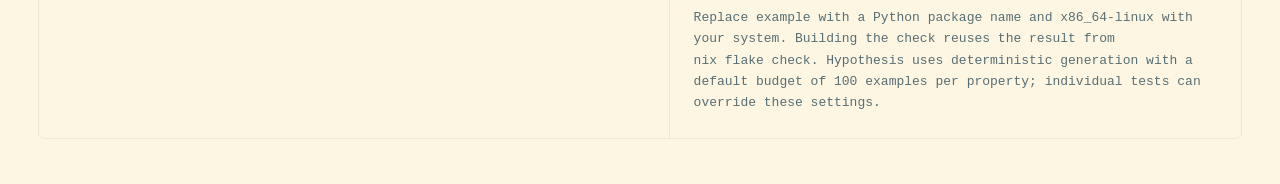
==== commit 1dfa7f66: "." ====
--- a/website/index.html
+++ b/website/index.html
@@ -211,6 +211,39 @@
             tunnel and its remote workspace session.
           </p>
           <p>The server listens on <code>127.0.0.1</code> and serves read-only inspection APIs.</p>
+          <h3>Terminal inspection</h3>
+          <p>
+            The <code>afairesi_tui</code> package opens your whole home workspace as an expandable
+            text tree with vim-style navigation. It uses the same direct registered submodules as
+            the GUI and groups them by directory, such as github.com / owner / repository. Discovery
+            stops at that one level of submodules. The view uses your terminal's colors, plain
+            names, and small fold markers, with no panels or key bar. Only the home root starts
+            expanded. Expand directories and repositories to browse branches, tracked modifications,
+            resources, descriptions, arguments, tests, and dependencies. Missing or unreadable
+            repositories remain visible with errors. Pass <code>--home</code> to select another home
+            Git repository.
+          </p>
+          <pre tabindex="0" aria-label="Open the terminal workspace"><code>nix run .#afairesi_tui
+nix run .#afairesi_tui -- --home /home/user
+nix run .#afairesi_tui -- --refresh
+nix run .#afairesi_tui -- diff
+nix run .#afairesi_tui -- diff --cached</code></pre>
+          <p>
+            Use <kbd>j</kbd>/<kbd>k</kbd> to move, <kbd>h</kbd>/<kbd>l</kbd> to collapse or expand,
+            <kbd>Space</kbd> to toggle a node, <kbd>g</kbd>/<kbd>G</kbd> to jump to the first or
+            last visible row, and <kbd>q</kbd> to quit. Arrow keys and Page Up/Down also work. Pan
+            long lines with <kbd>H</kbd>/<kbd>L</kbd> and reset with <kbd>0</kbd>. Use
+            <code>diff</code> for unstaged changes or <code>diff --cached</code> for staged changes.
+            Additions and removals appear as readable <code>+</code> and <code>-</code> rows.
+          </p>
+          <p>
+            Inspections and diffs are cached in <code>$XDG_CACHE_HOME/afairesi_tui</code>, or
+            <code>~/.cache/afairesi_tui</code> by default. Cached results are reused while HEAD, the
+            index, tracked file metadata, and the CLI version are unchanged. Branch and tracked
+            status are read fresh. Pass <code>--refresh</code> to rebuild cached results. Startup
+            reports progress and does not scan untracked files, inspect nested submodules, or
+            compute diffs unless requested. Slow commands time out after 30 seconds.
+          </p>
           <h3>Interface changes</h3>
           <p>
             Use <code>diff</code> to compare interfaces in the working tree, index, or Git
